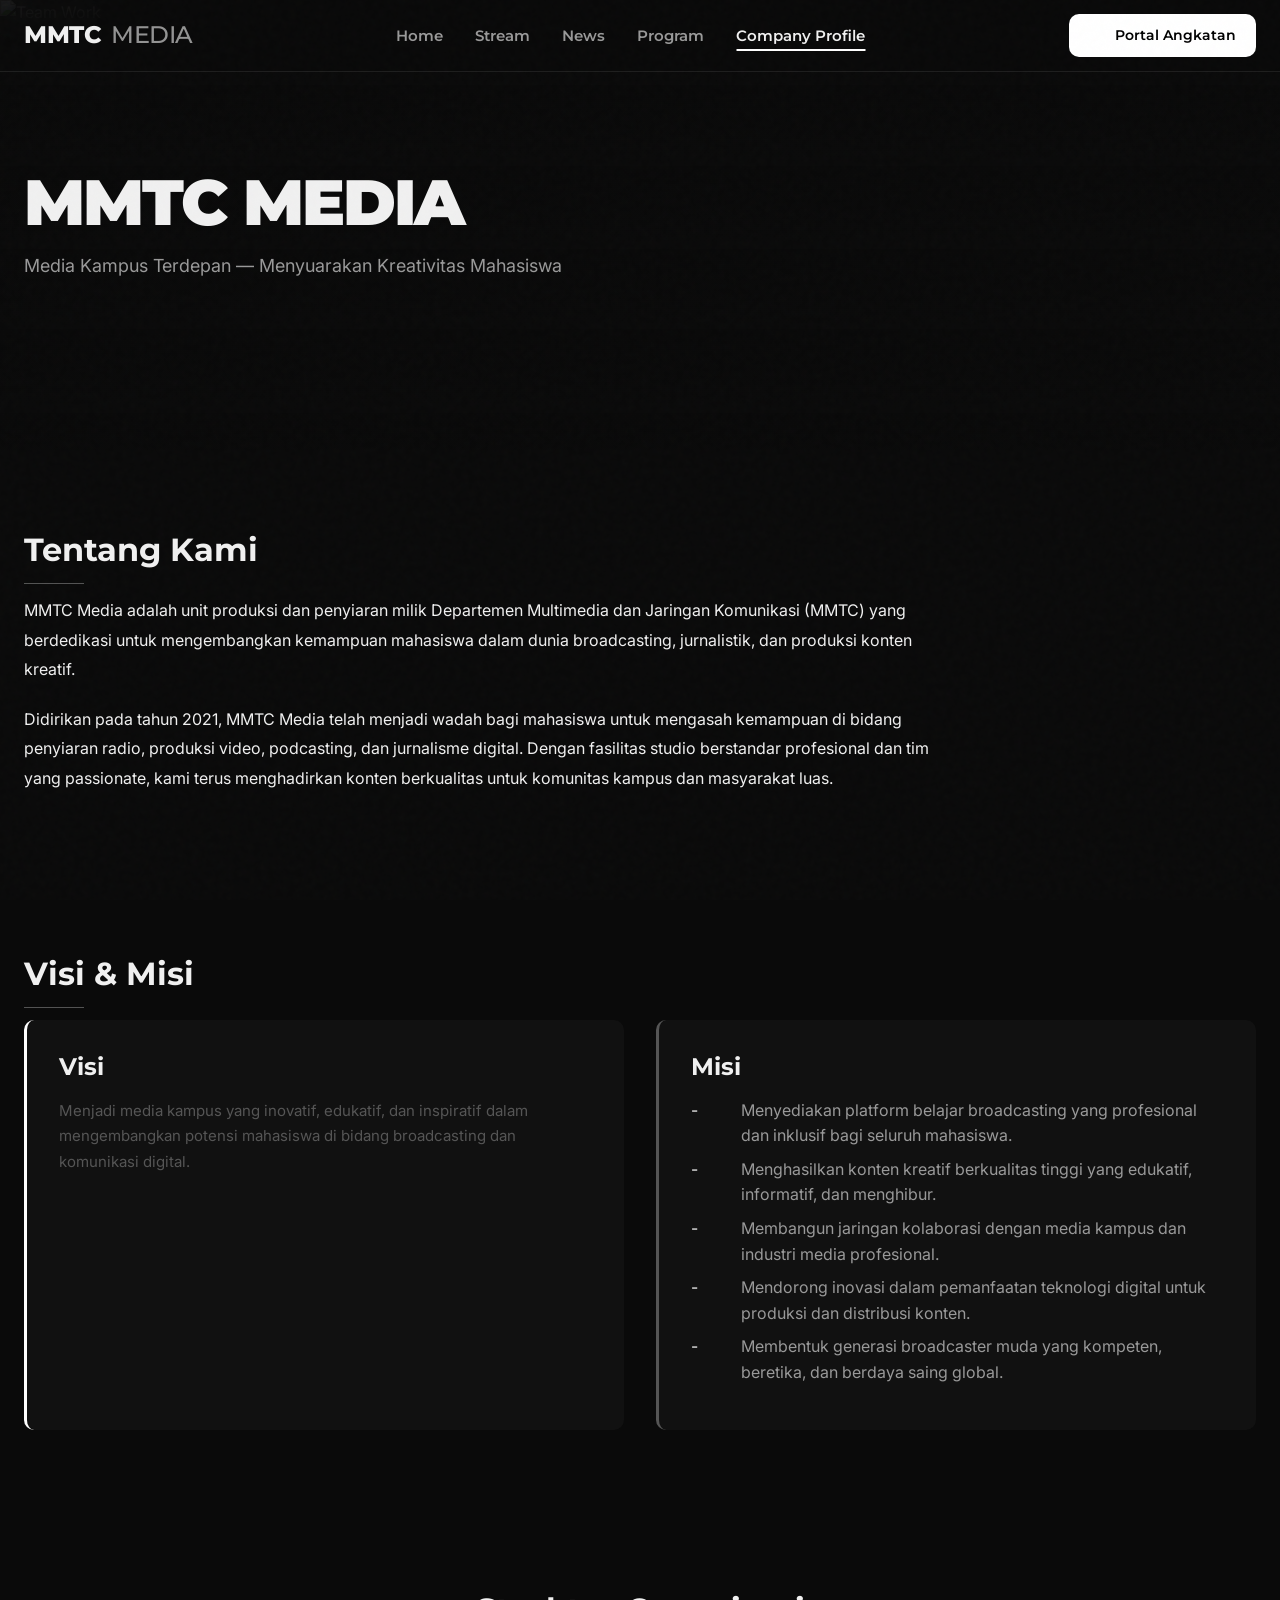
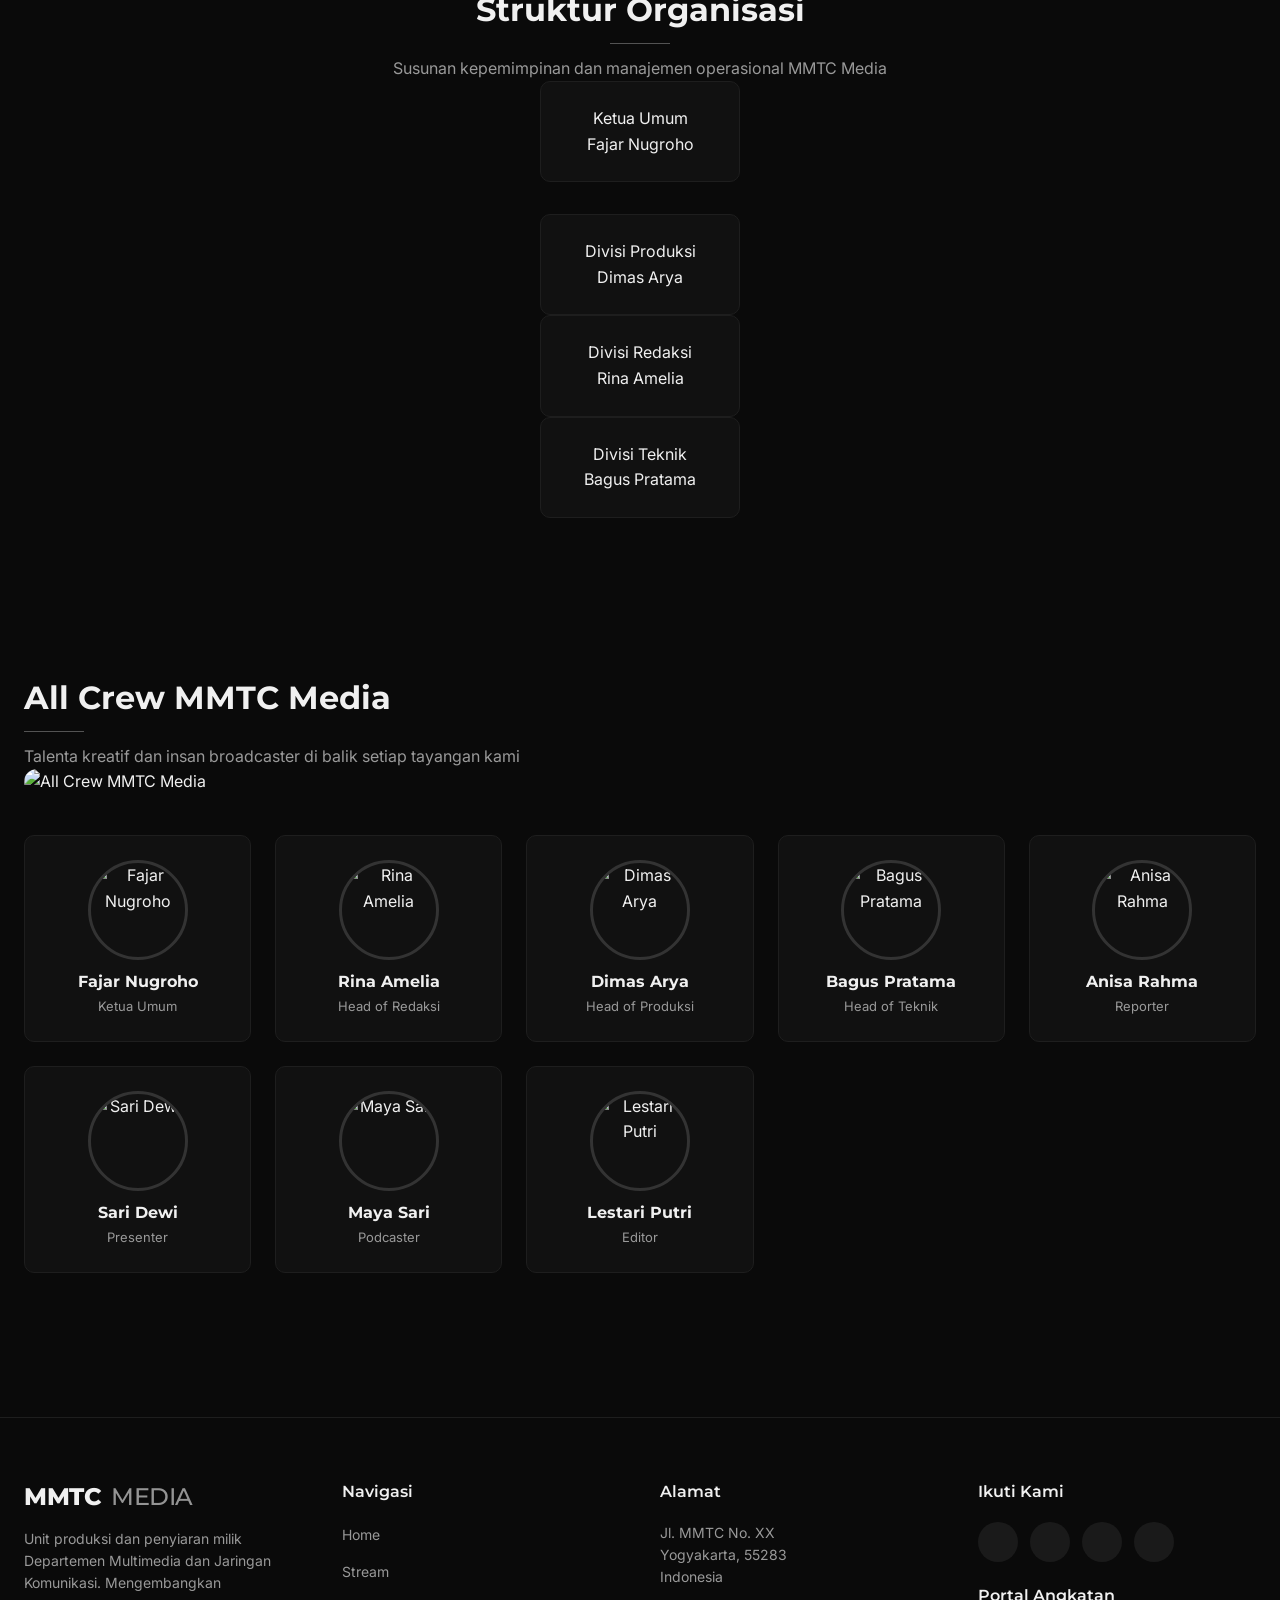
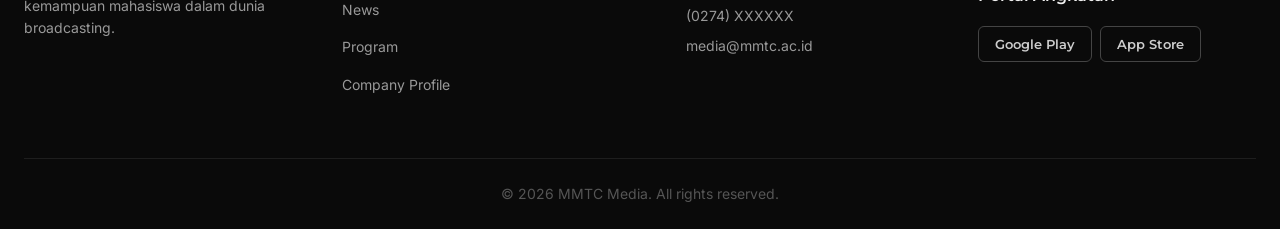
==== about.html @ da5db6b4 "Initial commit: Redesign for pitching" ====
<!DOCTYPE html>
<html lang="id">
<head>
  <meta charset="UTF-8">
  <meta name="viewport" content="width=device-width, initial-scale=1.0">
  <title>Company Profile — MMTC Media</title>
  
  <!-- Google Fonts: Montserrat + Inter + JetBrains Mono -->
  <link rel="preconnect" href="https://fonts.googleapis.com">
  <link rel="preconnect" href="https://fonts.gstatic.com" crossorigin>
  <link href="https://fonts.googleapis.com/css2?family=Inter:wght@400;500;600;700&family=Montserrat:wght@500;600;700;800;900&family=JetBrains+Mono:wght@500&display=swap" rel="stylesheet">
  
  <!-- Lucide Icons -->
  <script src="https://unpkg.com/lucide@latest/dist/umd/lucide.js"></script>
  
  <!-- Stylesheets -->
  <link rel="stylesheet" href="css/style.css">
  <link rel="stylesheet" href="css/components.css">
  <link rel="stylesheet" href="css/responsive.css">
</head>
<body>

  <!-- Navbar -->
  <nav class="navbar">
    <div class="container">
      <a href="index.html" class="nav-logo">MMTC<span class="logo-accent">MEDIA</span></a>
      <ul class="nav-links">
        <li><a href="index.html" class="nav-link">Home</a></li>
        <li><a href="stream.html" class="nav-link">Stream</a></li>
        <li><a href="news.html" class="nav-link">News</a></li>
        <li><a href="program.html" class="nav-link">Program</a></li>
        <li><a href="about.html" class="nav-link active">Company Profile</a></li>
      </ul>
      <a href="#" class="nav-cta"><i data-lucide="users" class="icon"></i> Portal Angkatan</a>
      <button class="hamburger" aria-label="Menu"><i data-lucide="menu"></i></button>
    </div>
  </nav>

  <!-- Mobile Menu -->
  <div class="mobile-overlay"></div>
  <div class="mobile-menu">
    <div class="mobile-menu-header">
      <span class="nav-logo">MMTC<span class="logo-accent">MEDIA</span></span>
      <button class="mobile-close" aria-label="Close menu"><i data-lucide="x"></i></button>
    </div>
    <a href="index.html" class="nav-link">Home</a>
    <a href="stream.html" class="nav-link"><span class="live-dot"></span> Stream</a>
    <a href="news.html" class="nav-link">News</a>
    <a href="program.html" class="nav-link">Program</a>
    <a href="about.html" class="nav-link active">Company Profile</a>
    <div class="mobile-menu-footer">
      <a href="#" class="btn btn-primary" style="width:100%;text-align:center;"><i data-lucide="users" class="icon"></i> Portal Angkatan</a>
      <div class="footer-social" style="justify-content:center;margin-top:16px;">
        <a href="#" aria-label="Instagram"><i data-lucide="instagram"></i></a>
        <a href="#" aria-label="TikTok"><i data-lucide="music-2"></i></a>
        <a href="#" aria-label="YouTube"><i data-lucide="youtube"></i></a>
        <a href="#" aria-label="LinkedIn"><i data-lucide="linkedin"></i></a>
      </div>
    </div>
  </div>

  <!-- Hero Section -->
  <header class="hero" style="position: relative; z-index: 1; min-height: 50vh;">
    <img src="https://images.unsplash.com/photo-1522071820081-009f0129c71c?w=1920&q=80&fit=crop" alt="Team Work" style="position: absolute; top: 0; left: 0; width: 100%; height: 100%; object-fit: cover; z-index: -2;">
    <div style="position: absolute; top: 0; left: 0; width: 100%; height: 100%; background: linear-gradient(to bottom, rgba(10,10,10,0.4) 0%, rgba(10,10,10,0.95) 100%); z-index: -1;"></div>
    <div class="container hero-container">
      <div class="hero-content">
        <h1 class="hero-title">MMTC MEDIA</h1>
        <p class="hero-subtitle">Media Kampus Terdepan — Menyuarakan Kreativitas Mahasiswa</p>
      </div>
    </div>
  </header>

  <!-- Tentang Kami Section -->
  <section class="section reveal" id="tentang-kami">
    <div class="container">
      <div class="section-header">
        <h2 class="section-title">Tentang Kami</h2>
      </div>
      <div style="max-width: 920px; font-size: 16px; line-height: 1.85; color: var(--text-primary);">
        <p style="margin-bottom: 20px;">
          MMTC Media adalah unit produksi dan penyiaran milik Departemen Multimedia dan Jaringan Komunikasi (MMTC) yang berdedikasi untuk mengembangkan kemampuan mahasiswa dalam dunia broadcasting, jurnalistik, dan produksi konten kreatif.
        </p>
        <p>
          Didirikan pada tahun 2021, MMTC Media telah menjadi wadah bagi mahasiswa untuk mengasah kemampuan di bidang penyiaran radio, produksi video, podcasting, dan jurnalisme digital. Dengan fasilitas studio berstandar profesional dan tim yang passionate, kami terus menghadirkan konten berkualitas untuk komunitas kampus dan masyarakat luas.
        </p>
      </div>
    </div>
  </section>

  <!-- Visi & Misi Section -->
  <section class="section reveal" id="visi-misi">
    <div class="container">
      <div class="section-header">
        <h2 class="section-title">Visi &amp; Misi</h2>
      </div>
      <div class="visi-misi">
        <!-- Visi Card -->
        <div class="visi-card">
          <i data-lucide="eye" class="icon visi-misi-icon"></i>
          <h3 class="visi-misi-title">Visi</h3>
          <p style="color: var(--text-muted); line-height: 1.7; font-size: 15px;">
            Menjadi media kampus yang inovatif, edukatif, dan inspiratif dalam mengembangkan potensi mahasiswa di bidang broadcasting dan komunikasi digital.
          </p>
        </div>

        <!-- Misi Card -->
        <div class="misi-card">
          <i data-lucide="target" class="icon visi-misi-icon"></i>
          <h3 class="visi-misi-title">Misi</h3>
          <ul class="misi-list" style="list-style: none; padding-left: 0;">
            <li style="display: flex; gap: 8px; margin-bottom: 8px;"><i data-lucide="chevron-right" class="icon" style="flex-shrink: 0; margin-top: 4px;"></i> <span>Menyediakan platform belajar broadcasting yang profesional dan inklusif bagi seluruh mahasiswa.</span></li>
            <li style="display: flex; gap: 8px; margin-bottom: 8px;"><i data-lucide="chevron-right" class="icon" style="flex-shrink: 0; margin-top: 4px;"></i> <span>Menghasilkan konten kreatif berkualitas tinggi yang edukatif, informatif, dan menghibur.</span></li>
            <li style="display: flex; gap: 8px; margin-bottom: 8px;"><i data-lucide="chevron-right" class="icon" style="flex-shrink: 0; margin-top: 4px;"></i> <span>Membangun jaringan kolaborasi dengan media kampus dan industri media profesional.</span></li>
            <li style="display: flex; gap: 8px; margin-bottom: 8px;"><i data-lucide="chevron-right" class="icon" style="flex-shrink: 0; margin-top: 4px;"></i> <span>Mendorong inovasi dalam pemanfaatan teknologi digital untuk produksi dan distribusi konten.</span></li>
            <li style="display: flex; gap: 8px;"><i data-lucide="chevron-right" class="icon" style="flex-shrink: 0; margin-top: 4px;"></i> <span>Membentuk generasi broadcaster muda yang kompeten, beretika, dan berdaya saing global.</span></li>
          </ul>
        </div>
      </div>
    </div>
  </section>

  <!-- Struktur Organisasi Section -->
  <section class="section reveal" id="struktur-organisasi">
    <div class="container">
      <div class="section-header text-center">
        <h2 class="section-title">Struktur Organisasi</h2>
        <p class="section-subtitle">Susunan kepemimpinan dan manajemen operasional MMTC Media</p>
      </div>
      
      <!-- Organization Chart -->
      <div class="org-chart">
        <!-- Top Node: Ketua Umum -->
        <div class="org-root">
          <div class="org-card">
            <div class="org-title">Ketua Umum</div>
            <div class="org-name">Fajar Nugroho</div>
          </div>
          <div class="org-line-vertical"></div>
        </div>

        <!-- Branching Lines and Children Nodes -->
        <div class="org-branch-wrap">
          <div class="org-branch-line"></div>
          <div class="org-children">
            <!-- Divisi Produksi -->
            <div class="org-child">
              <div class="org-line-vertical"></div>
              <div class="org-card">
                <div class="org-title">Divisi Produksi</div>
                <div class="org-name">Dimas Arya</div>
              </div>
            </div>

            <!-- Divisi Redaksi -->
            <div class="org-child">
              <div class="org-line-vertical"></div>
              <div class="org-card">
                <div class="org-title">Divisi Redaksi</div>
                <div class="org-name">Rina Amelia</div>
              </div>
            </div>

            <!-- Divisi Teknik -->
            <div class="org-child">
              <div class="org-line-vertical"></div>
              <div class="org-card">
                <div class="org-title">Divisi Teknik</div>
                <div class="org-name">Bagus Pratama</div>
              </div>
            </div>
          </div>
        </div>
      </div>
    </div>
  </section>

  <!-- All Crew Section -->
  <section class="section reveal" id="all-crew">
    <div class="container">
      <div class="section-header">
        <h2 class="section-title">All Crew MMTC Media</h2>
        <p class="section-subtitle">Talenta kreatif dan insan broadcaster di balik setiap tayangan kami</p>
      </div>
      
      <!-- Full-width Group Photo -->
      <div style="margin-bottom: 40px;">
        <img src="https://images.unsplash.com/photo-1529156069898-49953e39b3ac?w=1200&q=80&fit=crop" alt="All Crew MMTC Media" style="width: 100%; border-radius: var(--radius-lg); display: block;" loading="lazy">
      </div>

      <!-- Crew Grid -->
      <div class="crew-grid">
        <div class="crew-card">
          <img src="https://images.unsplash.com/photo-1507003211169-0a1dd7228f2d?w=200&q=80&fit=crop&crop=face" alt="Fajar Nugroho" class="crew-avatar" loading="lazy">
          <h3 class="crew-name">Fajar Nugroho</h3>
          <p class="crew-role">Ketua Umum</p>
        </div>

        <div class="crew-card">
          <img src="https://images.unsplash.com/photo-1494790108377-be9c29b29330?w=200&q=80&fit=crop&crop=face" alt="Rina Amelia" class="crew-avatar" loading="lazy">
          <h3 class="crew-name">Rina Amelia</h3>
          <p class="crew-role">Head of Redaksi</p>
        </div>

        <div class="crew-card">
          <img src="https://images.unsplash.com/photo-1500648767791-00dcc994a43e?w=200&q=80&fit=crop&crop=face" alt="Dimas Arya" class="crew-avatar" loading="lazy">
          <h3 class="crew-name">Dimas Arya</h3>
          <p class="crew-role">Head of Produksi</p>
        </div>

        <div class="crew-card">
          <img src="https://images.unsplash.com/photo-1472099645785-5658abf4ff4e?w=200&q=80&fit=crop&crop=face" alt="Bagus Pratama" class="crew-avatar" loading="lazy">
          <h3 class="crew-name">Bagus Pratama</h3>
          <p class="crew-role">Head of Teknik</p>
        </div>

        <div class="crew-card">
          <img src="https://images.unsplash.com/photo-1438761681033-6461ffad8d80?w=200&q=80&fit=crop&crop=face" alt="Anisa Rahma" class="crew-avatar" loading="lazy">
          <h3 class="crew-name">Anisa Rahma</h3>
          <p class="crew-role">Reporter</p>
        </div>

        <div class="crew-card">
          <img src="https://images.unsplash.com/photo-1544005313-94ddf0286df2?w=200&q=80&fit=crop&crop=face" alt="Sari Dewi" class="crew-avatar" loading="lazy">
          <h3 class="crew-name">Sari Dewi</h3>
          <p class="crew-role">Presenter</p>
        </div>

        <div class="crew-card">
          <img src="https://images.unsplash.com/photo-1534528741775-53994a69daeb?w=200&q=80&fit=crop&crop=face" alt="Maya Sari" class="crew-avatar" loading="lazy">
          <h3 class="crew-name">Maya Sari</h3>
          <p class="crew-role">Podcaster</p>
        </div>

        <div class="crew-card">
          <img src="https://images.unsplash.com/photo-1506794778202-cad84cf45f1d?w=200&q=80&fit=crop&crop=face" alt="Lestari Putri" class="crew-avatar" loading="lazy">
          <h3 class="crew-name">Lestari Putri</h3>
          <p class="crew-role">Editor</p>
        </div>
      </div>
    </div>
  </section>

  <!-- Footer -->
  <footer class="footer">
    <div class="container">
      <div class="footer-grid">
        <div class="footer-col">
          <h3 class="nav-logo" style="margin-bottom:16px;">MMTC<span class="logo-accent">MEDIA</span></h3>
          <p class="footer-brand">Unit produksi dan penyiaran milik Departemen Multimedia dan Jaringan Komunikasi. Mengembangkan kemampuan mahasiswa dalam dunia broadcasting.</p>
        </div>
        <div class="footer-col">
          <h4 class="footer-title">Navigasi</h4>
          <ul class="footer-links">
            <li><a href="index.html">Home</a></li>
            <li><a href="stream.html">Stream</a></li>
            <li><a href="news.html">News</a></li>
            <li><a href="program.html">Program</a></li>
            <li><a href="about.html">Company Profile</a></li>
          </ul>
        </div>
        <div class="footer-col">
          <h4 class="footer-title">Alamat</h4>
          <p class="footer-brand">Jl. MMTC No. XX<br>Yogyakarta, 55283<br>Indonesia</p>
          <div class="contact-info">
            <p><i data-lucide="phone" class="icon"></i> (0274) XXXXXX</p>
            <p><i data-lucide="mail" class="icon"></i> media@mmtc.ac.id</p>
          </div>
        </div>
        <div class="footer-col">
          <h4 class="footer-title">Ikuti Kami</h4>
          <div class="footer-social">
            <a href="#" aria-label="Instagram"><i data-lucide="instagram"></i></a>
            <a href="#" aria-label="TikTok"><i data-lucide="music-2"></i></a>
            <a href="#" aria-label="YouTube"><i data-lucide="youtube"></i></a>
            <a href="#" aria-label="LinkedIn"><i data-lucide="linkedin"></i></a>
          </div>
          <h4 class="footer-title" style="margin-top:24px;">Portal Angkatan</h4>
          <div style="display:flex;gap:8px;flex-wrap:wrap;">
            <a href="#" class="btn btn-sm btn-secondary">Google Play</a>
            <a href="#" class="btn btn-sm btn-secondary">App Store</a>
          </div>
        </div>
      </div>
      <div class="footer-bottom">
        <p>&copy; 2026 MMTC Media. All rights reserved.</p>
      </div>
    </div>
  </footer>

  <!-- Scripts -->
  <!-- GSAP -->
  <script src="https://cdnjs.cloudflare.com/ajax/libs/gsap/3.12.5/gsap.min.js"></script>
  <script src="https://cdnjs.cloudflare.com/ajax/libs/gsap/3.12.5/ScrollTrigger.min.js"></script>
  <!-- Lenis -->
  <script src="https://unpkg.com/lenis@1.1.13/dist/lenis.min.js"></script>
  <!-- Lucide Icons init -->
  <script>lucide.createIcons();</script>
  <!-- Main JS -->
  <script src="js/main.js"></script>
</body>
</html>
---- css/style.css ----
/* ==========================================================================
   MMTC MEDIA - STYLE.CSS
   Global Styles, CSS Reset, Design Tokens & Base Utilities
   ========================================================================== */

/* --------------------------------------------------------------------------
   Design Tokens & CSS Custom Properties
   -------------------------------------------------------------------------- */
:root {
  /* Monochrome Palette */
  --bg-primary:    #0A0A0A;
  --bg-secondary:  #111111;
  --bg-elevated:   #1A1A1A;
  --bg-hover:      #222222;

  --border-subtle: #1E1E1E;
  --border-medium: #2A2A2A;
  --border-hover:  #3A3A3A;

  --text-primary:   #F0F0F0;
  --text-secondary: #999999;
  --text-muted:     #555555;

  --accent:     #FFFFFF;
  --accent-dim: #BBBBBB;
  --live-red:   #FF3B3B;

  /* Typography */
  --font-heading: 'Montserrat', sans-serif;
  --font-body:    'Inter', sans-serif;
  --font-mono:    'JetBrains Mono', monospace;

  /* Border Radii */
  --radius-sm: 6px;
  --radius-md: 10px;
  --radius-lg: 14px;
  --radius-xl: 20px;

  /* Shadows */
  --shadow-sm: 0 2px 8px rgba(0,0,0,0.3);
  --shadow-md: 0 4px 24px rgba(0,0,0,0.4);
  --shadow-glow: 0 0 40px rgba(255,255,255,0.04);

  /* Transitions */
  --transition-fast: all 0.2s ease;
  --transition: all 0.3s cubic-bezier(0.4, 0, 0.2, 1);
  --transition-slow: all 0.5s cubic-bezier(0.4, 0, 0.2, 1);
}

/* --------------------------------------------------------------------------
   CSS Reset & Base Setup
   -------------------------------------------------------------------------- */
*,
*::before,
*::after {
  box-sizing: border-box;
  margin: 0;
  padding: 0;
}

html {
  scroll-behavior: smooth;
  -webkit-text-size-adjust: 100%;
  text-size-adjust: 100%;
}

body {
  min-height: 100vh;
  background-color: var(--bg-primary);
  color: var(--text-primary);
  font-family: var(--font-body);
  font-size: 16px;
  line-height: 1.6;
  font-weight: 400;
  -webkit-font-smoothing: antialiased;
  -moz-osx-font-smoothing: grayscale;
  overflow-x: hidden;
}

body::before {
  content: "";
  position: fixed;
  inset: 0;
  z-index: 9999;
  pointer-events: none;
  opacity: 0.02;
  background-image: url("data:image/svg+xml,%3Csvg viewBox='0 0 200 200' xmlns='http://www.w3.org/2000/svg'%3E%3Cfilter id='noiseFilter'%3E%3CfeTurbulence type='fractalNoise' baseFrequency='0.65' numOctaves='3' stitchTiles='stitch'/%3E%3C/filter%3E%3Crect width='100%25' height='100%25' filter='url(%23noiseFilter)'/%3E%3C/svg%3E");
}

img,
picture,
video,
canvas,
svg {
  display: block;
  max-width: 100%;
  height: auto;
}

input,
button,
textarea,
select {
  font: inherit;
  color: inherit;
}

a {
  color: inherit;
  text-decoration: none;
}

ul,
ol {
  list-style: none;
}

/* --------------------------------------------------------------------------
   Selection & Custom Scrollbar
   -------------------------------------------------------------------------- */
::selection {
  background-color: var(--accent);
  color: var(--bg-primary);
}

/* Webkit Scrollbar */
::-webkit-scrollbar {
  width: 8px;
  height: 8px;
}

::-webkit-scrollbar-track {
  background-color: #0A0A0A;
}

::-webkit-scrollbar-thumb {
  background-color: #2A2A2A;
  border-radius: 4px;
}

::-webkit-scrollbar-thumb:hover {
  background-color: var(--text-muted);
}

/* Firefox Scrollbar */
* {
  scrollbar-width: thin;
  scrollbar-color: #2A2A2A #0A0A0A;
}

/* --------------------------------------------------------------------------
   Typography
   -------------------------------------------------------------------------- */
h1,
h2,
h3,
h4,
h5,
h6 {
  font-family: var(--font-heading);
  color: var(--text-primary);
  line-height: 1.25;
}

h1 {
  font-size: 48px;
  font-weight: 700;
}

h2 {
  font-size: 32px;
  font-weight: 600;
}

h3 {
  font-size: 20px;
  font-weight: 600;
}

h4 {
  font-size: 18px;
  font-weight: 600;
}

h5 {
  font-size: 16px;
  font-weight: 600;
}

h6 {
  font-size: 14px;
  font-weight: 600;
}

p {
  margin-bottom: 1rem;
}

p:last-child {
  margin-bottom: 0;
}

.text-muted {
  color: var(--text-muted) !important;
}

/* --------------------------------------------------------------------------
   Layout Containers & Section Spacing
   -------------------------------------------------------------------------- */
.container {
  width: 100%;
  max-width: 1280px;
  margin-left: auto;
  margin-right: auto;
  padding-left: 24px;
  padding-right: 24px;
}

.section {
  padding: 80px 0;
  position: relative;
}

.section-title {
  font-family: var(--font-heading);
  font-size: 32px;
  font-weight: 700;
  color: var(--text-primary);
  margin-bottom: 12px;
  position: relative;
  display: inline-block;
  padding-bottom: 14px;
}

.section-title::after {
  content: '';
  position: absolute;
  bottom: 0;
  left: 0;
  width: 60px;
  height: 1px;
  background-color: var(--accent);
  opacity: 0.3;
}

.text-center .section-title::after,
.section-title.text-center::after {
  left: 50%;
  transform: translateX(-50%);
}

.section-subtitle {
  font-size: 16px;
  color: var(--text-secondary);
  margin-bottom: 40px;
  max-width: 640px;
  line-height: 1.6;
}

.text-center .section-subtitle,
.section-subtitle.text-center {
  margin-left: auto;
  margin-right: auto;
}

/* --------------------------------------------------------------------------
   Utility Classes
   -------------------------------------------------------------------------- */
/* Alignment */
.text-center {
  text-align: center;
}

.text-left {
  text-align: left;
}

.text-right {
  text-align: right;
}

/* Flexbox Utilities */
.flex {
  display: flex;
}

.flex-center {
  display: flex;
  align-items: center;
  justify-content: center;
}

.flex-col {
  display: flex;
  flex-direction: column;
}

.items-center {
  align-items: center;
}

.justify-between {
  justify-content: space-between;
}

.flex-wrap {
  flex-wrap: wrap;
}

/* Gap Utilities */
.gap-1 {
  gap: 8px;
}

.gap-2 {
  gap: 16px;
}

.gap-3 {
  gap: 24px;
}

.gap-4 {
  gap: 32px;
}

/* Width & Display Helpers */
.w-full {
  width: 100%;
}

.hidden {
  display: none !important;
}

/* Lucide Icon */
.icon {
  width: 18px;
  height: 18px;
  vertical-align: middle;
  stroke: currentColor;
}
---- css/components.css ----
/* ==========================================================================
   MMTC MEDIA - COMPONENTS.CSS
   Reusable UI Components, Layouts, Navigation & Interactive Elements
   ========================================================================== */

/* --------------------------------------------------------------------------
   1. Navbar (.navbar)
   -------------------------------------------------------------------------- */
.navbar {
  position: fixed;
  top: 0;
  left: 0;
  width: 100%;
  height: 72px;
  background: rgba(10, 10, 10, 0.85);
  backdrop-filter: blur(20px);
  -webkit-backdrop-filter: blur(20px);
  z-index: 1000;
  display: flex;
  align-items: center;
  border-bottom: 1px solid var(--border-subtle);
  transition: var(--transition);
}

.navbar.scrolled {
  background: rgba(10, 10, 10, 0.98);
  box-shadow: 0 1px 0 var(--border-subtle);
}

.navbar .container {
  display: flex;
  justify-content: space-between;
  align-items: center;
}

.nav-brand {
  display: flex;
  align-items: center;
}

.nav-logo {
  font-family: var(--font-heading);
  font-size: 24px;
  font-weight: 800;
  color: var(--text-primary);
  text-decoration: none;
  display: flex;
  align-items: center;
  gap: 10px;
  letter-spacing: -0.5px;
}

.nav-logo .logo-accent {
  font-weight: 500;
  opacity: 0.6;
}

.nav-links {
  display: flex;
  align-items: center;
  gap: 32px;
  list-style: none;
  margin: 0;
  padding: 0;
}

.nav-link {
  color: var(--text-secondary);
  font-family: var(--font-heading);
  font-size: 15px;
  font-weight: 600;
  text-decoration: none;
  position: relative;
  padding: 6px 0;
  transition: var(--transition);
}

.nav-link::after {
  content: '';
  position: absolute;
  bottom: 0;
  left: 50%;
  transform: translateX(-50%);
  width: 0;
  height: 2px;
  background-color: var(--accent);
  transition: width 0.3s ease;
}

.nav-link:hover {
  color: var(--text-primary);
}

.nav-link:hover::after,
.nav-link.active::after {
  width: 100%;
}

.nav-link.active {
  color: var(--text-primary);
}

.nav-cta {
  background-color: var(--accent);
  color: #000000 !important;
  padding: 10px 20px;
  border-radius: var(--radius-md);
  font-family: var(--font-heading);
  font-weight: 600;
  font-size: 14px;
  text-decoration: none;
  display: inline-flex;
  align-items: center;
  gap: 8px;
  justify-content: center;
  transition: var(--transition);
}

.nav-cta:hover {
  transform: scale(1.03);
}

/* Mobile Hamburger Toggle */
.hamburger {
  display: none;
  font-size: 28px;
  cursor: pointer;
  color: var(--text-primary);
  background: none;
  border: none;
  padding: 4px;
  line-height: 1;
  transition: var(--transition);
}

.hamburger:hover {
  color: var(--accent-dim);
}

/* Mobile Off-canvas Navigation Drawer */
.mobile-menu {
  position: fixed;
  top: 0;
  right: -100%;
  width: 280px;
  height: 100vh;
  background-color: var(--bg-elevated);
  z-index: 2000;
  transition: right 0.3s cubic-bezier(0.4, 0, 0.2, 1);
  display: flex;
  flex-direction: column;
  padding: 24px 0;
  box-shadow: -4px 0 24px rgba(0, 0, 0, 0.5);
  overflow-y: auto;
}

.mobile-menu.active {
  right: 0;
}

.mobile-menu-header {
  display: flex;
  align-items: center;
  justify-content: space-between;
  padding: 0 24px 20px 24px;
  border-bottom: 1px solid var(--border-subtle);
}

.mobile-close {
  background: none;
  border: none;
  color: var(--text-primary);
  font-size: 24px;
  cursor: pointer;
  padding: 4px;
  line-height: 1;
  transition: var(--transition);
}

.mobile-close:hover {
  color: var(--accent-dim);
}

.mobile-menu .nav-link {
  display: block;
  padding: 16px 24px;
  font-size: 18px;
  font-weight: 600;
  border-bottom: 1px solid var(--border-subtle);
}

.mobile-menu .nav-link::after {
  display: none;
}

.mobile-menu .nav-link.active,
.mobile-menu .nav-link:hover {
  background-color: var(--bg-hover);
  color: var(--accent);
  padding-left: 30px;
}

.mobile-menu-footer {
  padding: 24px;
  margin-top: auto;
}

.mobile-overlay {
  position: fixed;
  inset: 0;
  background: rgba(0, 0, 0, 0.6);
  backdrop-filter: blur(2px);
  -webkit-backdrop-filter: blur(2px);
  z-index: 1999;
  display: none;
  opacity: 0;
  transition: opacity 0.3s ease;
}

.mobile-overlay.active {
  display: block;
  opacity: 1;
}

/* --------------------------------------------------------------------------
   2. Hero Section (.hero)
   -------------------------------------------------------------------------- */
.hero {
  min-height: 100vh;
  display: flex;
  align-items: center;
  background-size: cover;
  background-position: center;
  background-repeat: no-repeat;
  position: relative;
  overflow: hidden;
  padding: 80px 0;
}



.hero-content {
  position: relative;
  z-index: 1;
  max-width: 640px;
}

.hero-title {
  font-family: var(--font-heading);
  font-size: 64px;
  font-weight: 900;
  line-height: 1.05;
  letter-spacing: -2px;
  margin-bottom: 16px;
  color: var(--text-primary);
}

.hero-subtitle {
  font-family: var(--font-body);
  font-size: 18px;
  font-weight: 400;
  color: var(--text-secondary);
  line-height: 1.6;
  margin-bottom: 32px;
  max-width: 540px;
}

.hero-actions {
  display: flex;
  align-items: center;
  gap: 16px;
  flex-wrap: wrap;
}

.hero-badge {
  background-color: rgba(255,59,59,0.1);
  color: var(--live-red);
  border: 1px solid rgba(255,59,59,0.3);
  padding: 6px 12px;
  border-radius: var(--radius-md);
  font-size: 13px;
  font-weight: 600;
  display: inline-flex;
  align-items: center;
  gap: 8px;
  margin-bottom: 16px;
}

/* --------------------------------------------------------------------------
   3. Buttons (.btn)
   -------------------------------------------------------------------------- */
.btn {
  display: inline-flex;
  align-items: center;
  justify-content: center;
  gap: 8px;
  padding: 12px 28px;
  border-radius: var(--radius-md);
  font-family: var(--font-heading);
  font-weight: 600;
  font-size: 15px;
  cursor: pointer;
  transition: var(--transition);
  border: none;
  text-decoration: none;
  outline: none;
  line-height: 1.4;
  white-space: nowrap;
}

.btn-primary {
  background-color: #fff;
  color: #0A0A0A;
}

.btn-primary:hover {
  transform: scale(1.02);
  background-color: #f0f0f0;
}

.btn-secondary {
  background-color: transparent;
  border: 1px solid #444;
  color: #ccc;
}

.btn-secondary:hover {
  background-color: var(--bg-hover);
  color: #fff;
  border-color: #666;
  transform: translateY(-2px);
}

.btn-sm {
  padding: 8px 16px;
  font-size: 13px;
  border-radius: var(--radius-sm);
}

.btn-block {
  width: 100%;
}

/* --------------------------------------------------------------------------
   4. Cards (.card) & Variants
   -------------------------------------------------------------------------- */
.card {
  background-color: var(--bg-secondary);
  border-radius: var(--radius-lg);
  overflow: hidden;
  transition: var(--transition);
  border: 1px solid var(--border-subtle);
  display: flex;
  flex-direction: column;
  height: 100%;
}

.card:hover {
  transform: translateY(-3px);
  box-shadow: var(--shadow-glow);
  border-color: var(--border-hover);
}

.card-image-wrap {
  position: relative;
  width: 100%;
  overflow: hidden;
}

.card-image {
  width: 100%;
  aspect-ratio: 16/9;
  object-fit: cover;
  transition: transform 0.4s ease;
  display: block;
}

.card:hover .card-image {
  transform: scale(1.03);
}

.card-body {
  padding: 20px;
  display: flex;
  flex-direction: column;
  flex-grow: 1;
}

.card-title {
  font-family: var(--font-heading);
  font-size: 18px;
  font-weight: 700;
  margin-bottom: 8px;
  color: var(--text-primary);
  line-height: 1.4;
  transition: var(--transition);
}

.card:hover .card-title {
  color: #fff;
}

.card-text {
  font-size: 14px;
  color: var(--text-muted);
  line-height: 1.5;
  margin-bottom: auto;
}

.card-meta {
  font-size: 12px;
  color: var(--text-muted);
  margin-top: 12px;
  display: flex;
  gap: 16px;
  align-items: center;
}

.card-meta span {
  display: inline-flex;
  align-items: center;
  gap: 4px;
}

/* Program Card (.program-card) */
.program-card {
  position: relative;
}

.program-card .card-image {
  aspect-ratio: 3/4;
}

.program-card:hover .card-image-wrap::after {
  content: '';
  position: absolute;
  inset: 0;
  background: linear-gradient(to top, rgba(10,10,10,0.8), transparent);
}

.card-badge {
  background-color: var(--bg-elevated);
  color: var(--text-primary);
  padding: 4px 12px;
  border-radius: var(--radius-sm);
  font-size: 11px;
  font-family: var(--font-mono);
  text-transform: uppercase;
  letter-spacing: 1px;
  display: inline-flex;
  align-items: center;
  gap: 4px;
}

.program-card .card-badge {
  position: absolute;
  top: 12px;
  left: 12px;
  z-index: 2;
}

/* News Featured (.news-featured) */
.news-featured {
  display: flex;
  flex-direction: column;
}

.news-featured .card-image {
  aspect-ratio: 16/9;
}

.news-featured .card-body {
  padding: 28px;
}

.news-featured .card-title {
  font-size: 24px;
  font-weight: 700;
  margin-bottom: 12px;
}

.news-featured .card-text {
  font-size: 16px;
  line-height: 1.6;
  display: -webkit-box;
  -webkit-line-clamp: 3;
  -webkit-box-orient: vertical;
  overflow: hidden;
}

/* --------------------------------------------------------------------------
   5. Grid Layouts
   -------------------------------------------------------------------------- */
.grid {
  display: grid;
  gap: 24px;
}

.grid-2 {
  display: grid;
  grid-template-columns: repeat(2, 1fr);
  gap: 24px;
}

.grid-3 {
  display: grid;
  grid-template-columns: repeat(3, 1fr);
  gap: 24px;
}

.grid-4 {
  display: grid;
  grid-template-columns: repeat(4, 1fr);
  gap: 24px;
}

.grid-sidebar {
  display: grid;
  grid-template-columns: 2fr 1fr;
  gap: 32px;
  align-items: start;
}

/* --------------------------------------------------------------------------
   6. Live Badge (.live-badge)
   -------------------------------------------------------------------------- */
.live-badge {
  display: inline-flex;
  align-items: center;
  gap: 8px;
  background: rgba(255, 59, 59, 0.12);
  color: var(--live-red);
  padding: 6px 16px;
  border-radius: 20px;
  font-size: 13px;
  font-weight: 600;
  letter-spacing: 0.5px;
  text-transform: uppercase;
}

.live-dot {
  display: inline-block;
  width: 8px;
  height: 8px;
  background-color: var(--live-red);
  border-radius: 50%;
  animation: pulse 1.5s infinite ease-in-out;
  flex-shrink: 0;
}

@keyframes pulse {
  0%, 100% {
    opacity: 1;
    transform: scale(1);
  }
  50% {
    opacity: 0.3;
    transform: scale(0.85);
  }
}

/* --------------------------------------------------------------------------
   7. Video Player (.player-container)
   -------------------------------------------------------------------------- */
.player-container {
  background-color: #000;
  border-radius: var(--radius-lg);
  overflow: hidden;
  box-shadow: var(--shadow-sm);
  border: 1px solid var(--border-subtle);
}

.player-wrapper {
  position: relative;
  padding-bottom: 56.25%; /* 16:9 Aspect Ratio */
  height: 0;
  overflow: hidden;
  background-color: #000;
}

.player-wrapper iframe,
.player-wrapper video,
.player-wrapper object,
.player-wrapper embed {
  position: absolute;
  top: 0;
  left: 0;
  width: 100%;
  height: 100%;
  border: 0;
}

/* --------------------------------------------------------------------------
   8. Schedule Table (.schedule-table)
   -------------------------------------------------------------------------- */
.schedule-table-wrap {
  width: 100%;
  overflow-x: auto;
  border-radius: var(--radius-md);
  border: 1px solid var(--border-subtle);
  background-color: var(--bg-secondary);
}

.schedule-table {
  width: 100%;
  border-collapse: collapse;
  text-align: left;
}

.schedule-table th {
  text-align: left;
  padding: 12px 16px;
  background-color: var(--bg-elevated);
  color: var(--text-muted);
  font-family: var(--font-heading);
  font-size: 13px;
  font-weight: 600;
  text-transform: uppercase;
  letter-spacing: 0.5px;
  border-bottom: 1px solid var(--border-subtle);
}

.schedule-table td {
  padding: 14px 16px;
  border-bottom: 1px solid var(--border-subtle);
  font-size: 14px;
  color: var(--text-primary);
  vertical-align: middle;
}

.schedule-table tbody tr {
  transition: background-color 0.2s ease;
}

.schedule-table tbody tr:hover {
  background-color: var(--bg-hover);
}

.schedule-table tbody tr:last-child td {
  border-bottom: none;
}

.schedule-live {
  color: var(--live-red);
  font-weight: 600;
  display: inline-flex;
  align-items: center;
  gap: 6px;
}

/* --------------------------------------------------------------------------
   9. Sidebar (.sidebar)
   -------------------------------------------------------------------------- */
.sidebar {
  display: flex;
  flex-direction: column;
}

.sidebar-section {
  margin-bottom: 32px;
}

.sidebar-section:last-child {
  margin-bottom: 0;
}

.sidebar-title {
  font-family: var(--font-heading);
  font-size: 18px;
  font-weight: 600;
  margin-bottom: 16px;
  padding-bottom: 12px;
  border-bottom: 1px solid var(--border-subtle);
  color: var(--text-primary);
}

.sidebar-item {
  display: flex;
  align-items: center;
  gap: 12px;
  padding: 12px 0;
  border-bottom: 1px solid var(--border-subtle);
  cursor: pointer;
  text-decoration: none;
  color: inherit;
  transition: var(--transition);
  border-radius: var(--radius-sm);
}

.sidebar-item:hover {
  background-color: var(--bg-hover);
  padding-left: 8px;
  padding-right: 8px;
}

.sidebar-item:last-child {
  border-bottom: none;
}

.sidebar-item-image {
  width: 80px;
  height: 56px;
  border-radius: 6px;
  object-fit: cover;
  flex-shrink: 0;
}

.sidebar-item-content {
  flex: 1;
  min-width: 0;
}

.sidebar-item-title {
  font-size: 14px;
  font-weight: 600;
  color: var(--text-primary);
  line-height: 1.4;
  margin-bottom: 4px;
  display: -webkit-box;
  -webkit-line-clamp: 2;
  -webkit-box-orient: vertical;
  overflow: hidden;
  transition: color 0.2s ease;
}

.sidebar-item:hover .sidebar-item-title {
  color: var(--accent);
}

.sidebar-item-meta {
  font-size: 12px;
  color: var(--text-muted);
}

/* --------------------------------------------------------------------------
   10. Breadcrumb (.breadcrumb)
   -------------------------------------------------------------------------- */
.breadcrumb {
  display: flex;
  gap: 8px;
  align-items: center;
  padding: 24px 0;
  font-size: 14px;
  list-style: none;
  flex-wrap: wrap;
}

.breadcrumb a {
  color: var(--text-muted);
  text-decoration: none;
  transition: var(--transition);
}

.breadcrumb a:hover {
  color: var(--accent);
}

.breadcrumb .separator {
  color: var(--text-muted);
  user-select: none;
}

.breadcrumb .current {
  color: var(--text-primary);
  font-weight: 500;
}

/* --------------------------------------------------------------------------
   11. Filter Tabs (.filter-tabs)
   -------------------------------------------------------------------------- */
.filter-tabs {
  display: flex;
  gap: 8px;
  flex-wrap: wrap;
  margin-bottom: 32px;
  align-items: center;
}

.filter-tab {
  padding: 8px 20px;
  border-radius: 20px;
  background-color: var(--bg-elevated);
  color: var(--text-muted);
  cursor: pointer;
  font-size: 14px;
  font-family: var(--font-heading);
  font-weight: 500;
  border: none;
  transition: var(--transition);
}

.filter-tab:hover {
  background-color: var(--bg-hover);
  color: var(--text-primary);
}

.filter-tab.active {
  background-color: #fff;
  color: #000;
}

/* --------------------------------------------------------------------------
   12. Pagination (.pagination)
   -------------------------------------------------------------------------- */
.pagination {
  display: flex;
  justify-content: center;
  gap: 8px;
  margin-top: 48px;
}

.page-btn {
  width: 40px;
  height: 40px;
  display: flex;
  align-items: center;
  justify-content: center;
  border-radius: var(--radius-sm);
  background-color: var(--bg-elevated);
  border: 1px solid var(--border-subtle);
  color: var(--text-primary);
  text-decoration: none;
  font-weight: 500;
  transition: var(--transition);
}

.page-btn:hover {
  background-color: var(--bg-hover);
}

.page-btn.active {
  background-color: #fff;
  color: #000;
  border-color: #fff;
}

/* --------------------------------------------------------------------------
   13. Search Form (.search-bar)
   -------------------------------------------------------------------------- */
.search-bar {
  position: relative;
  width: 100%;
  max-width: 400px;
}

.search-input {
  width: 100%;
  padding: 12px 16px 12px 40px;
  background-color: var(--bg-elevated);
  border: 1px solid var(--border-subtle);
  border-radius: var(--radius-md);
  color: var(--text-primary);
  font-size: 15px;
  transition: var(--transition);
}

.search-input:focus {
  outline: none;
  border-color: #fff;
  box-shadow: 0 0 0 4px rgba(255,255,255,0.1);
}

.search-icon {
  position: absolute;
  left: 14px;
  top: 50%;
  transform: translateY(-50%);
  color: var(--text-muted);
}

/* --------------------------------------------------------------------------
   14. Org Chart
   -------------------------------------------------------------------------- */
.org-chart {
  display: flex;
  flex-direction: column;
  align-items: center;
  gap: 32px;
}

.org-level {
  display: flex;
  justify-content: center;
  gap: 32px;
  position: relative;
}

.org-card {
  background-color: var(--bg-secondary);
  border: 1px solid var(--border-subtle);
  padding: 24px;
  border-radius: var(--radius-md);
  text-align: center;
  min-width: 200px;
}

/* --------------------------------------------------------------------------
   15. Crew Grid (.crew-grid)
   -------------------------------------------------------------------------- */
.crew-grid {
  display: grid;
  grid-template-columns: repeat(auto-fill, minmax(200px, 1fr));
  gap: 24px;
}

.crew-card {
  background-color: var(--bg-secondary);
  border: 1px solid var(--border-subtle);
  border-radius: var(--radius-md);
  padding: 24px 16px;
  text-align: center;
  transition: var(--transition);
}

.crew-card:hover {
  transform: translateY(-4px);
  border-color: var(--border-hover);
}

.crew-avatar {
  width: 100px;
  height: 100px;
  border-radius: 50%;
  object-fit: cover;
  margin: 0 auto 12px;
  border: 3px solid #333;
}

.crew-name {
  font-family: var(--font-heading);
  font-size: 16px;
  font-weight: 700;
  color: var(--text-primary);
  margin-bottom: 4px;
}

.crew-role {
  font-size: 13px;
  color: var(--text-secondary);
}

/* --------------------------------------------------------------------------
   16. Visi Misi (.visi-misi)
   -------------------------------------------------------------------------- */
.visi-misi {
  display: grid;
  grid-template-columns: repeat(2, 1fr);
  gap: 32px;
}

.visi-card, .misi-card {
  background-color: var(--bg-secondary);
  border-radius: var(--radius-md);
  padding: 32px;
}

.visi-card {
  border-left: 3px solid #fff;
}

.misi-card {
  border-left: 3px solid #555;
}

.visi-misi-icon {
  font-size: 28px;
  color: var(--text-primary);
  margin-bottom: 16px;
}

.visi-misi-title {
  font-family: var(--font-heading);
  font-size: 24px;
  font-weight: 700;
  color: var(--text-primary);
  margin-bottom: 16px;
}

.misi-list {
  list-style: none;
  padding: 0;
}

.misi-list li {
  position: relative;
  padding-left: 24px;
  margin-bottom: 12px;
  color: var(--text-secondary);
}

.misi-list li::before {
  content: '-';
  position: absolute;
  left: 0;
  top: 0;
  color: var(--text-primary);
}

/* --------------------------------------------------------------------------
   17. Footer (.footer)
   -------------------------------------------------------------------------- */
.footer {
  background-color: var(--bg-primary);
  border-top: 1px solid var(--border-subtle);
  padding: 64px 0 24px;
  margin-top: 64px;
}

.footer-grid {
  display: grid;
  grid-template-columns: repeat(4, 1fr);
  gap: 40px;
}

.footer-title {
  font-family: var(--font-heading);
  font-size: 16px;
  font-weight: 600;
  color: var(--text-primary);
  margin-bottom: 20px;
}

.footer-brand {
  color: var(--text-secondary);
  font-size: 14px;
  line-height: 1.6;
}

.footer-links {
  list-style: none;
  padding: 0;
}

.footer-links li {
  margin-bottom: 12px;
}

.footer-links a {
  color: var(--text-secondary);
  text-decoration: none;
  font-size: 14px;
  transition: var(--transition);
}

.footer-links a:hover {
  color: var(--accent);
}

.footer-social {
  display: flex;
  gap: 12px;
}

.footer-social a {
  width: 40px;
  height: 40px;
  border-radius: 50%;
  background-color: var(--bg-elevated);
  display: flex;
  align-items: center;
  justify-content: center;
  color: var(--text-primary);
  transition: var(--transition);
  text-decoration: none;
}

.footer-social a:hover {
  background-color: #fff;
  color: #000;
}

.contact-info {
  margin-top: 16px;
  font-size: 14px;
  color: var(--text-secondary);
  display: flex;
  flex-direction: column;
  gap: 8px;
}

.contact-info p {
  display: flex;
  align-items: center;
  gap: 8px;
  margin: 0;
}

.footer-bottom {
  margin-top: 48px;
  padding-top: 24px;
  border-top: 1px solid var(--border-subtle);
  text-align: center;
  color: var(--text-muted);
  font-size: 14px;
}

/* --------------------------------------------------------------------------
   18. Scroll Reveal Fallback
   -------------------------------------------------------------------------- */
.reveal {
  opacity: 0;
  transform: translateY(40px);
  animation: revealAnimation 0.8s ease-out forwards;
}

@keyframes revealAnimation {
  to {
    opacity: 1;
    transform: translateY(0);
  }
}
---- css/responsive.css ----
/* ==========================================================================
   MMTC MEDIA - RESPONSIVE.CSS
   Responsive Breakpoints & Mobile Optimization
   ========================================================================== */

/* --------------------------------------------------------------------------
   1. Tablet & Medium Screens (max-width: 1024px)
   -------------------------------------------------------------------------- */
@media screen and (max-width: 1024px) {
  /* Navigation */
  .nav-links {
    display: none !important;
  }

  .nav-cta {
    display: none !important;
  }

  .hamburger {
    display: block;
  }

  /* Grid Layouts */
  .grid-4 {
    grid-template-columns: repeat(2, 1fr);
  }

  .grid-3 {
    grid-template-columns: repeat(2, 1fr);
  }

  .grid-sidebar {
    grid-template-columns: 1fr;
    gap: 40px;
  }

  /* Typography */
  .hero-title {
    font-size: 36px;
  }

  .section-title {
    font-size: 26px;
  }

  /* Visi Misi Section */
  .visi-misi {
    grid-template-columns: 1fr;
    gap: 24px;
  }

  /* Footer Layout */
  .footer-grid {
    grid-template-columns: repeat(2, 1fr);
    gap: 32px;
  }

  /* Hero Layout Adjustments */
  .hero {
    min-height: auto;
    padding: 100px 0 60px;
  }

  .hero-content {
    max-width: 100%;
  }

  /* Program & News Cards */
  .card-body {
    padding: 18px;
  }
}

/* --------------------------------------------------------------------------
   2. Mobile Screens (max-width: 640px)
   -------------------------------------------------------------------------- */
@media screen and (max-width: 640px) {
  /* Base & Containers */
  .container {
    padding-left: 16px;
    padding-right: 16px;
  }

  .section {
    padding: 48px 0;
  }

  .section-title {
    font-size: 24px;
    margin-bottom: 10px;
  }

  .section-subtitle {
    font-size: 14px;
    margin-bottom: 28px;
  }

  /* Grid Layouts - Single Column on Mobile */
  .grid-4 {
    grid-template-columns: 1fr;
  }

  .grid-3 {
    grid-template-columns: 1fr;
  }

  .grid-2 {
    grid-template-columns: 1fr;
  }

  .grid {
    gap: 16px;
  }

  /* Hero Section */
  .hero {
    min-height: 80vh;
    padding: 60px 0 40px;
    display: flex;
    align-items: center;
  }
  
  .hero-content {
    text-align: center;
  }

  .hero-title {
    font-size: 36px;
    line-height: 1.25;
    margin-bottom: 14px;
  }

  .hero-subtitle {
    font-size: 15px;
    line-height: 1.5;
    margin-bottom: 24px;
    margin-left: auto;
    margin-right: auto;
  }

  .hero-actions {
    flex-direction: column;
    width: 100%;
    align-items: stretch;
    gap: 12px;
    justify-content: center;
  }

  .hero-actions .btn {
    width: 100%;
  }

  /* Video Player Container - Full Bleed on Mobile */
  .player-container {
    border-radius: 0;
    margin-left: -16px;
    margin-right: -16px;
    border-left: none;
    border-right: none;
  }

  /* Featured News Card */
  .news-featured .card-title {
    font-size: 20px;
  }

  .news-featured .card-body {
    padding: 16px;
  }

  .news-featured .card-text {
    font-size: 14px;
  }

  /* Schedule Table - Horizontal Scroll */
  .schedule-table-wrap {
    margin-left: -16px;
    margin-right: -16px;
    border-radius: 0;
    border-left: none;
    border-right: none;
  }

  .schedule-table {
    display: block;
    width: 100%;
    overflow-x: auto;
    -webkit-overflow-scrolling: touch;
    white-space: nowrap;
  }

  .schedule-table th,
  .schedule-table td {
    padding: 10px 14px;
    font-size: 13px;
  }

  /* Filter Tabs - Horizontal Scrollbar */
  .filter-tabs {
    flex-wrap: nowrap;
    overflow-x: auto;
    -webkit-overflow-scrolling: touch;
    padding-bottom: 10px;
    margin-bottom: 24px;
    margin-left: -16px;
    margin-right: -16px;
    padding-left: 16px;
    padding-right: 16px;
    scrollbar-width: none; /* Firefox */
  }

  .filter-tabs::-webkit-scrollbar {
    display: none; /* Safari and Chrome */
  }

  .filter-tab {
    flex-shrink: 0;
    padding: 6px 16px;
    font-size: 13px;
  }

  /* Crew Grid */
  .crew-grid {
    grid-template-columns: repeat(auto-fill, minmax(120px, 1fr));
    gap: 16px;
  }

  .crew-card {
    padding: 16px 8px;
  }

  .crew-avatar {
    width: 80px;
    height: 80px;
    margin-bottom: 8px;
  }

  .crew-name {
    font-size: 14px;
  }

  .crew-role {
    font-size: 12px;
  }

  /* Visi Misi Cards */
  .visi-card,
  .misi-card {
    padding: 24px 18px;
  }

  .visi-misi-icon {
    font-size: 28px;
    margin-bottom: 12px;
  }

  .visi-misi-title {
    font-size: 20px;
    margin-bottom: 12px;
  }

  .misi-list li {
    font-size: 14px;
    padding-left: 20px;
  }

  /* Breadcrumb Navigation */
  .breadcrumb {
    font-size: 12px;
    padding: 16px 0;
    gap: 6px;
  }

  /* Search Bar */
  .search-bar {
    max-width: 100%;
  }

  .search-input {
    font-size: 14px;
    padding: 10px 14px 10px 38px;
  }

  .search-icon {
    left: 12px;
    font-size: 14px;
  }

  /* Footer Layout */
  .footer {
    padding: 48px 0 20px;
    margin-top: 48px;
  }

  .footer-grid {
    grid-template-columns: 1fr;
    gap: 28px;
  }
  
  /* Ensure Org Chart stacks properly on mobile */
  .org-chart {
    flex-direction: column;
    align-items: center;
  }
  
  .org-level {
    flex-direction: column;
    align-items: center;
    gap: 24px;
  }

  .footer-bottom {
    margin-top: 36px;
    padding-top: 20px;
    font-size: 12px;
  }

  /* Share Buttons */
  .share-buttons {
    width: 100%;
  }

  .share-btn {
    flex: 1 1 calc(50% - 8px);
    justify-content: center;
    padding: 8px 12px;
    font-size: 12px;
  }

  /* Pagination */
  .pagination {
    gap: 6px;
    margin-top: 36px;
  }

  .page-btn {
    width: 36px;
    height: 36px;
    font-size: 13px;
  }

  /* Buttons */
  .btn {
    padding: 10px 20px;
    font-size: 14px;
  }

  .btn-sm {
    padding: 6px 12px;
    font-size: 12px;
  }
}
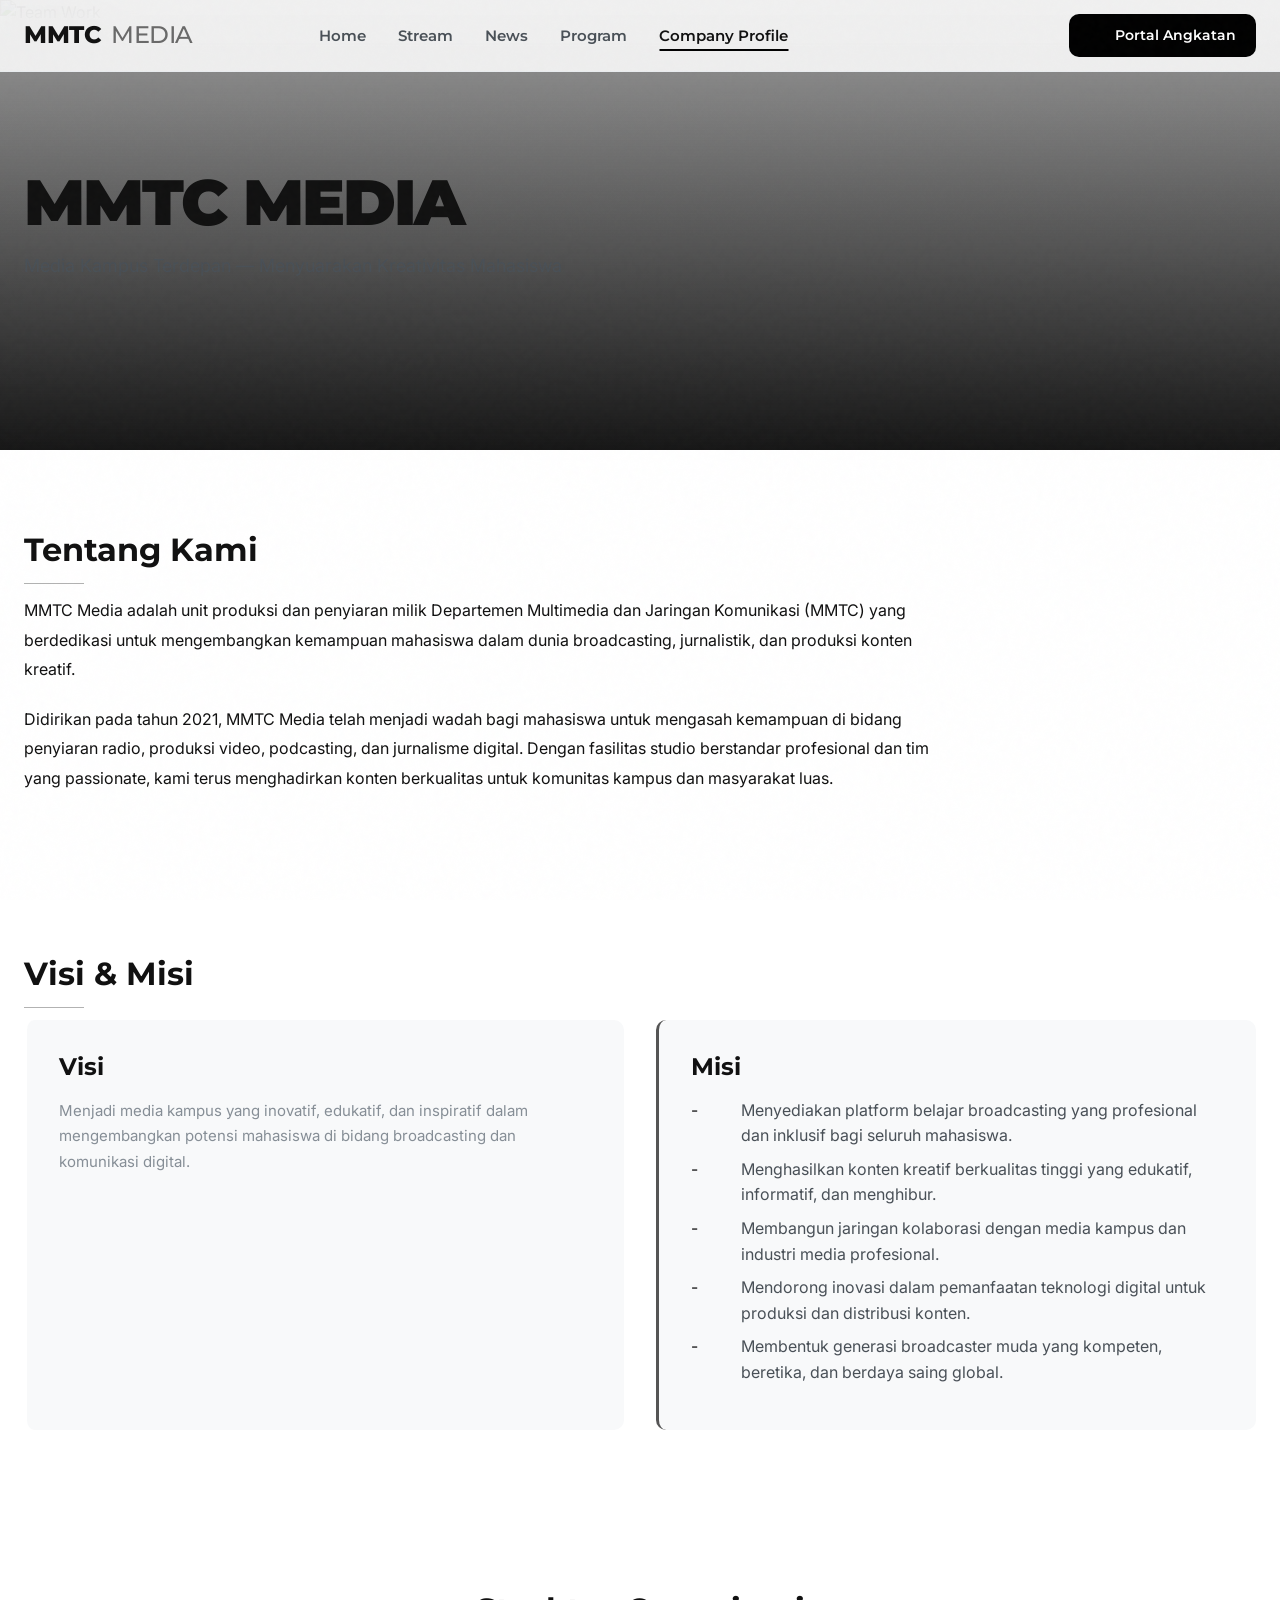
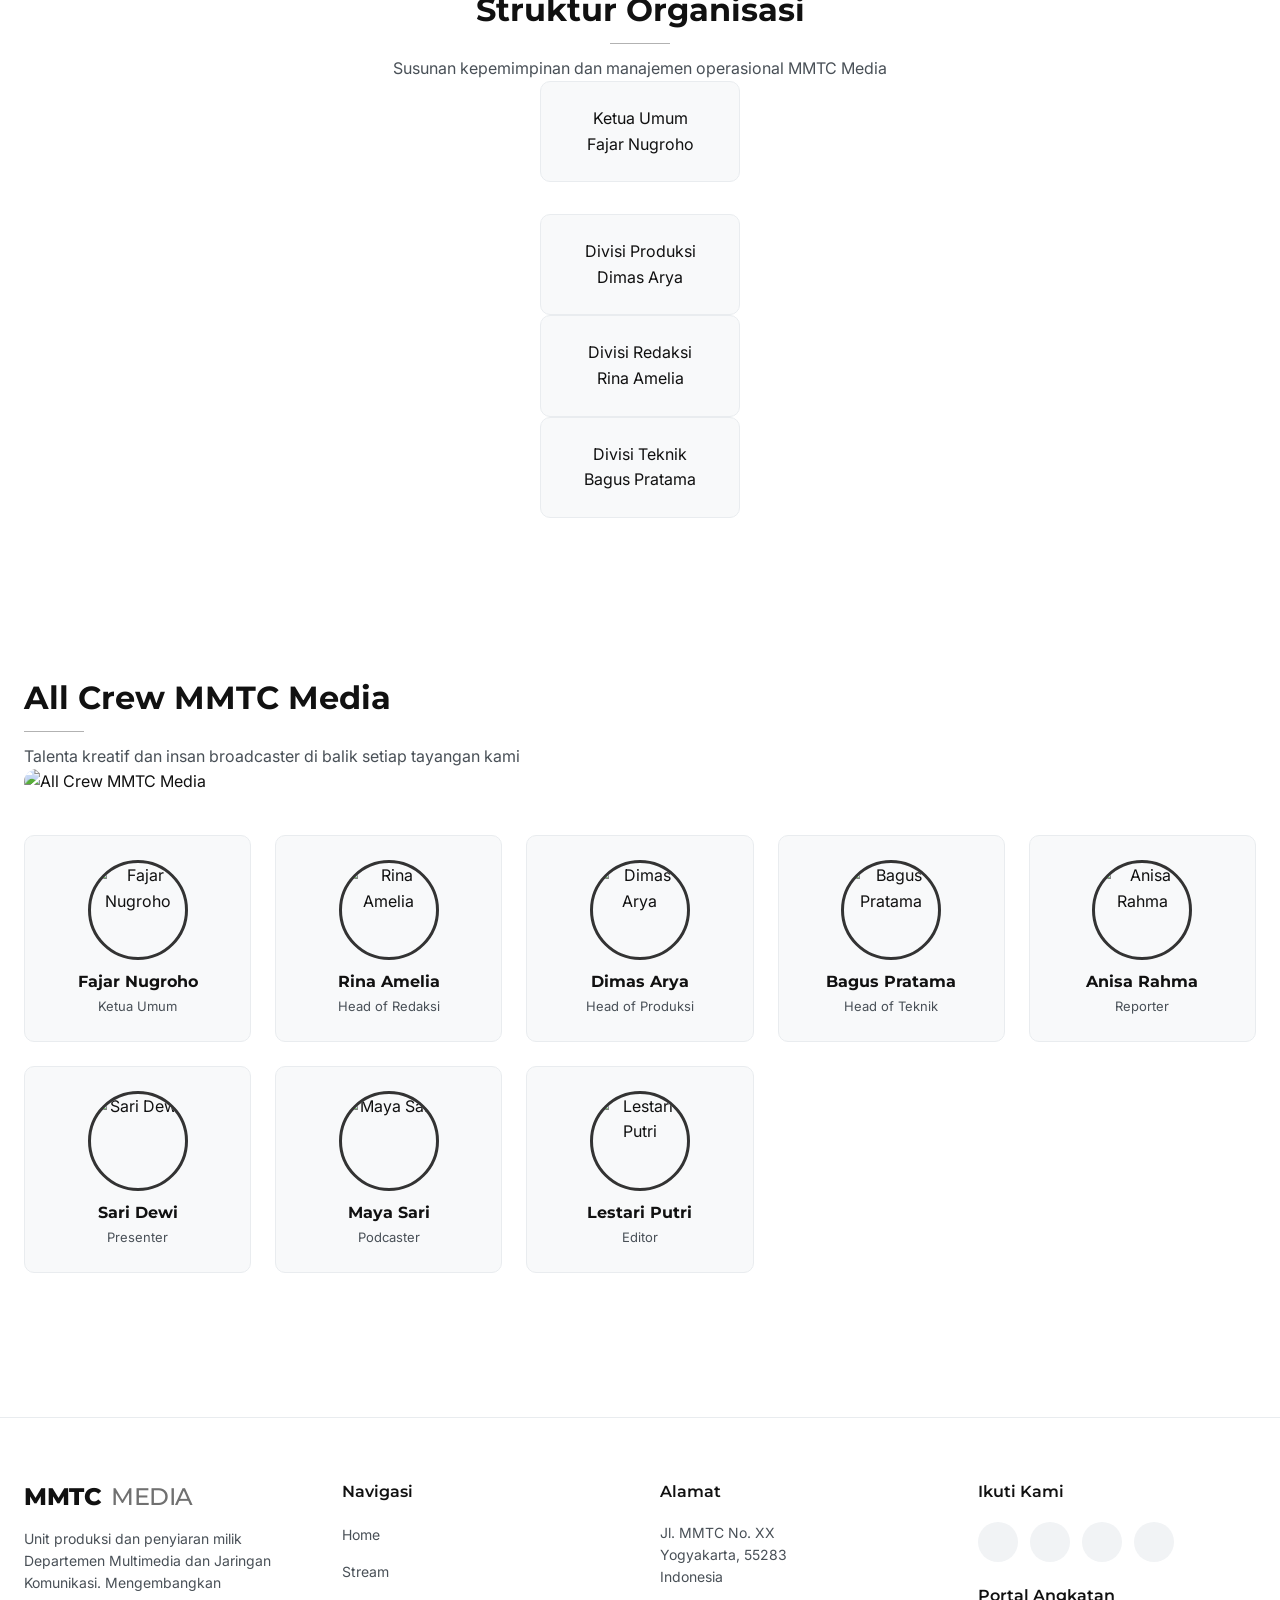
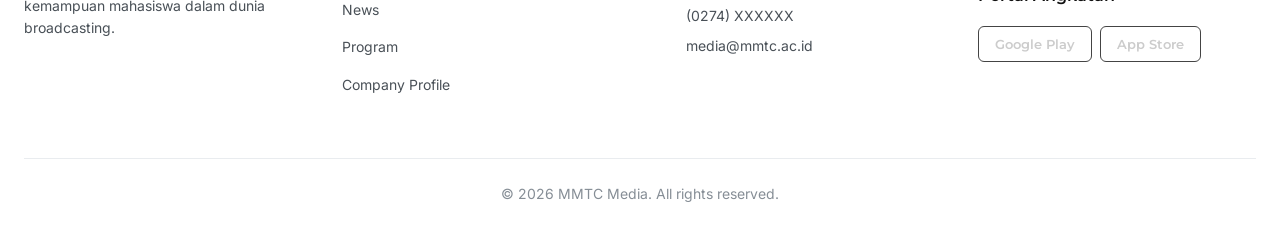
==== commit 991226f1: "feat: Add light mode theme toggle" ====
--- a/about.html
+++ b/about.html
@@ -1,4 +1,4 @@
-<!DOCTYPE html>
+﻿<!DOCTYPE html>
 <html lang="id">
 <head>
   <meta charset="UTF-8">
@@ -17,6 +17,7 @@
   <link rel="stylesheet" href="css/style.css">
   <link rel="stylesheet" href="css/components.css">
   <link rel="stylesheet" href="css/responsive.css">
+  <link rel="stylesheet" href="css/theme.css">
 </head>
 <body>
 
@@ -31,6 +32,7 @@
         <li><a href="program.html" class="nav-link">Program</a></li>
         <li><a href="about.html" class="nav-link active">Company Profile</a></li>
       </ul>
+      <button class="theme-toggle" aria-label="Toggle Theme"><i data-lucide="sun"></i></button>
       <a href="#" class="nav-cta"><i data-lucide="users" class="icon"></i> Portal Angkatan</a>
       <button class="hamburger" aria-label="Menu"><i data-lucide="menu"></i></button>
     </div>
@@ -41,7 +43,10 @@
   <div class="mobile-menu">
     <div class="mobile-menu-header">
       <span class="nav-logo">MMTC<span class="logo-accent">MEDIA</span></span>
-      <button class="mobile-close" aria-label="Close menu"><i data-lucide="x"></i></button>
+      <div style="display: flex; align-items: center;">
+        <button class="theme-toggle" aria-label="Toggle Theme"><i data-lucide="sun"></i></button>
+        <button class="mobile-close" aria-label="Close menu"><i data-lucide="x"></i></button>
+      </div>
     </div>
     <a href="index.html" class="nav-link">Home</a>
     <a href="stream.html" class="nav-link"><span class="live-dot"></span> Stream</a>
@@ -301,3 +306,4 @@
 </body>
 </html>
 
+
--- a/css/theme.css
+++ b/css/theme.css
@@ -0,0 +1,86 @@
+﻿
+/* --- Light Theme Variables & Overrides --- */
+body.light-theme {
+  --bg-primary: #FFFFFF;
+  --bg-secondary: #F8F9FA;
+  --bg-elevated: #F1F3F5;
+  --bg-hover: #E9ECEF;
+  --text-primary: #111111;
+  --text-secondary: #495057;
+  --text-muted: #868E96;
+  --border-subtle: #E9ECEF;
+  --border-medium: #DEE2E6;
+  --border-hover: #CED4DA;
+  --accent: #000000;
+}
+
+body.light-theme .navbar {
+  background: rgba(255, 255, 255, 0.85);
+}
+
+body.light-theme .navbar.scrolled {
+  background: rgba(255, 255, 255, 0.98);
+}
+
+body.light-theme .mobile-menu {
+  box-shadow: -4px 0 24px rgba(0, 0, 0, 0.1);
+}
+
+body.light-theme .mobile-overlay {
+  background: rgba(255, 255, 255, 0.6);
+}
+
+body.light-theme .program-card::after {
+  background: linear-gradient(to top, rgba(255,255,255,0.9), transparent);
+}
+
+body.light-theme .search-input:focus {
+  border-color: #000;
+  box-shadow: 0 0 0 4px rgba(0,0,0,0.1);
+}
+
+body.light-theme .btn-primary {
+  background-color: #0A0A0A;
+  color: #fff;
+}
+
+body.light-theme .btn-primary:hover {
+  background-color: #333;
+}
+
+body.light-theme .nav-cta {
+  color: #fff !important;
+}
+
+body.light-theme .footer-social a:hover {
+  background: #111;
+  color: #fff;
+}
+
+body.light-theme .nav-link {
+  color: var(--text-secondary);
+}
+body.light-theme .nav-link.active,
+body.light-theme .nav-link:hover {
+  color: var(--text-primary);
+}
+
+/* Theme Toggle Button Styles */
+.theme-toggle {
+  background: none;
+  border: none;
+  color: var(--text-secondary);
+  cursor: pointer;
+  display: inline-flex;
+  align-items: center;
+  justify-content: center;
+  padding: 8px;
+  border-radius: var(--radius-md);
+  transition: all 0.3s ease;
+  margin-right: 12px;
+}
+.theme-toggle:hover {
+  color: var(--text-primary);
+  background: var(--bg-hover);
+}
+
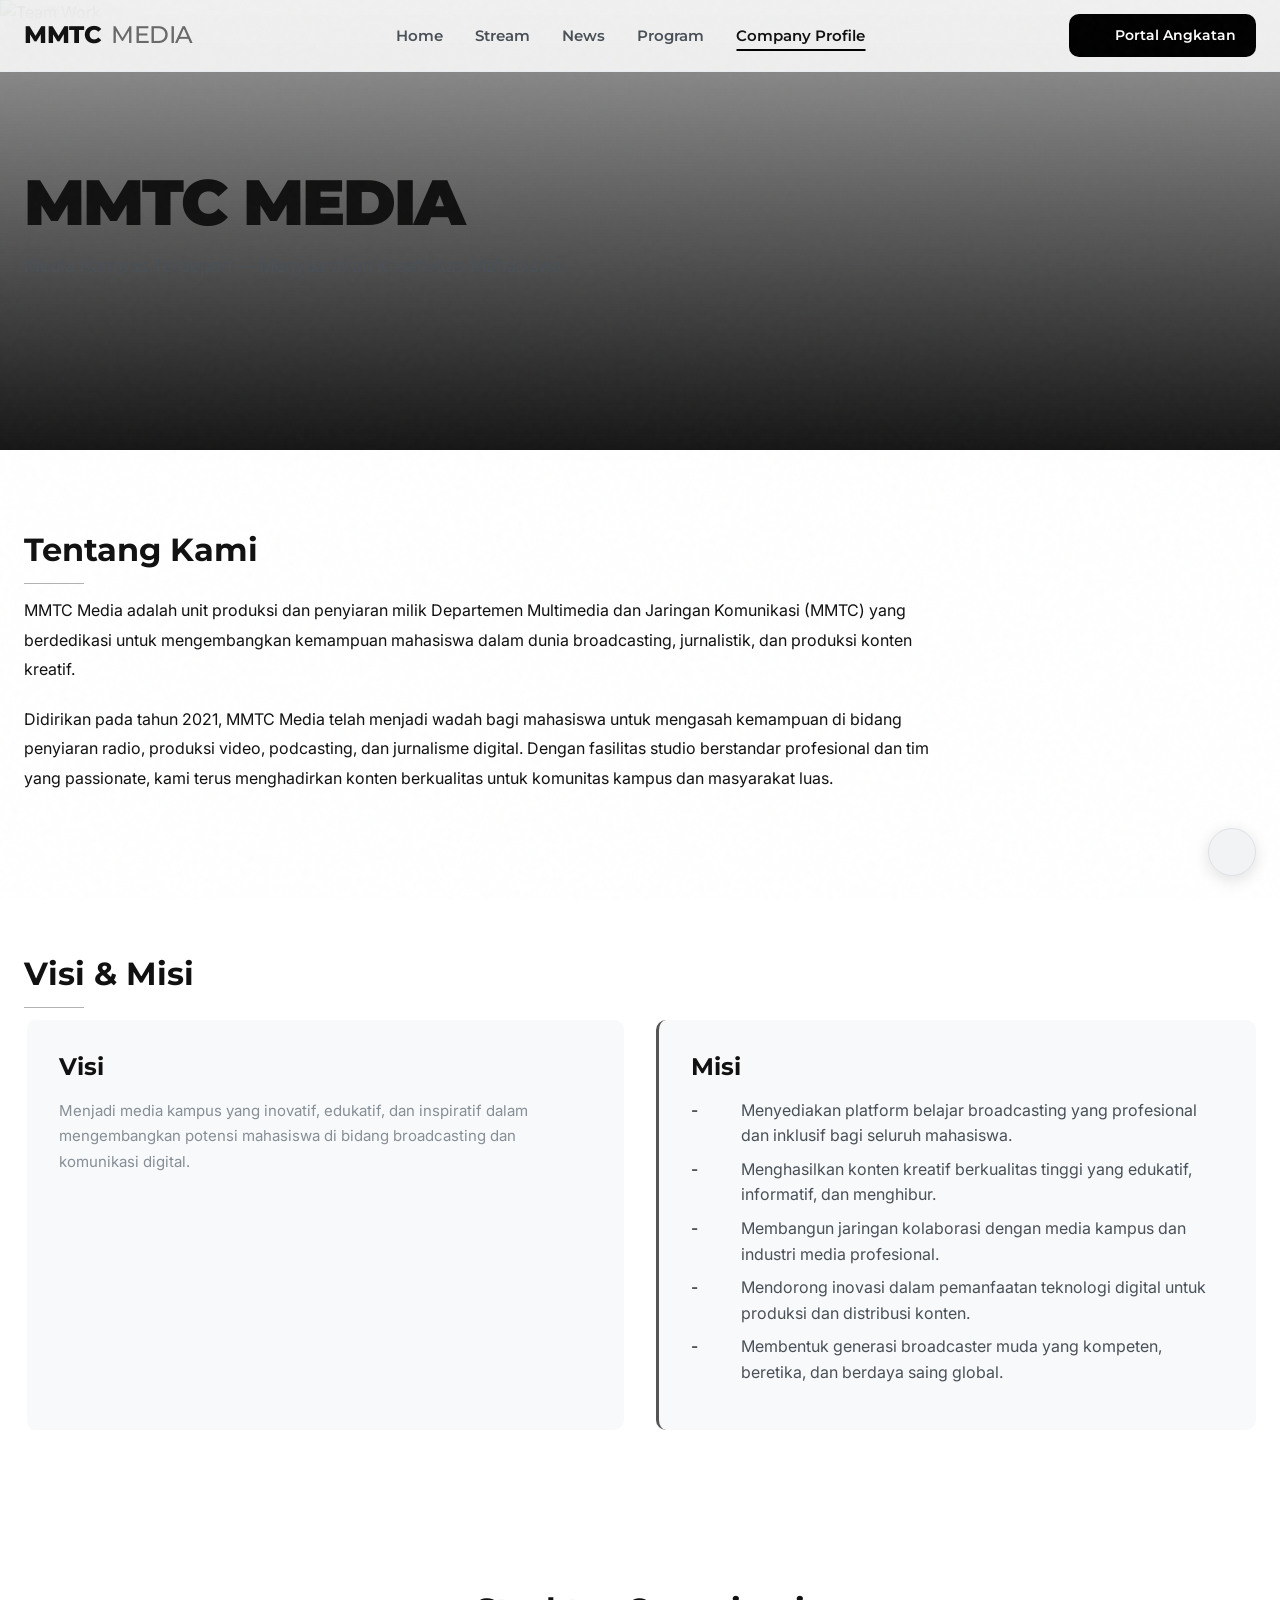
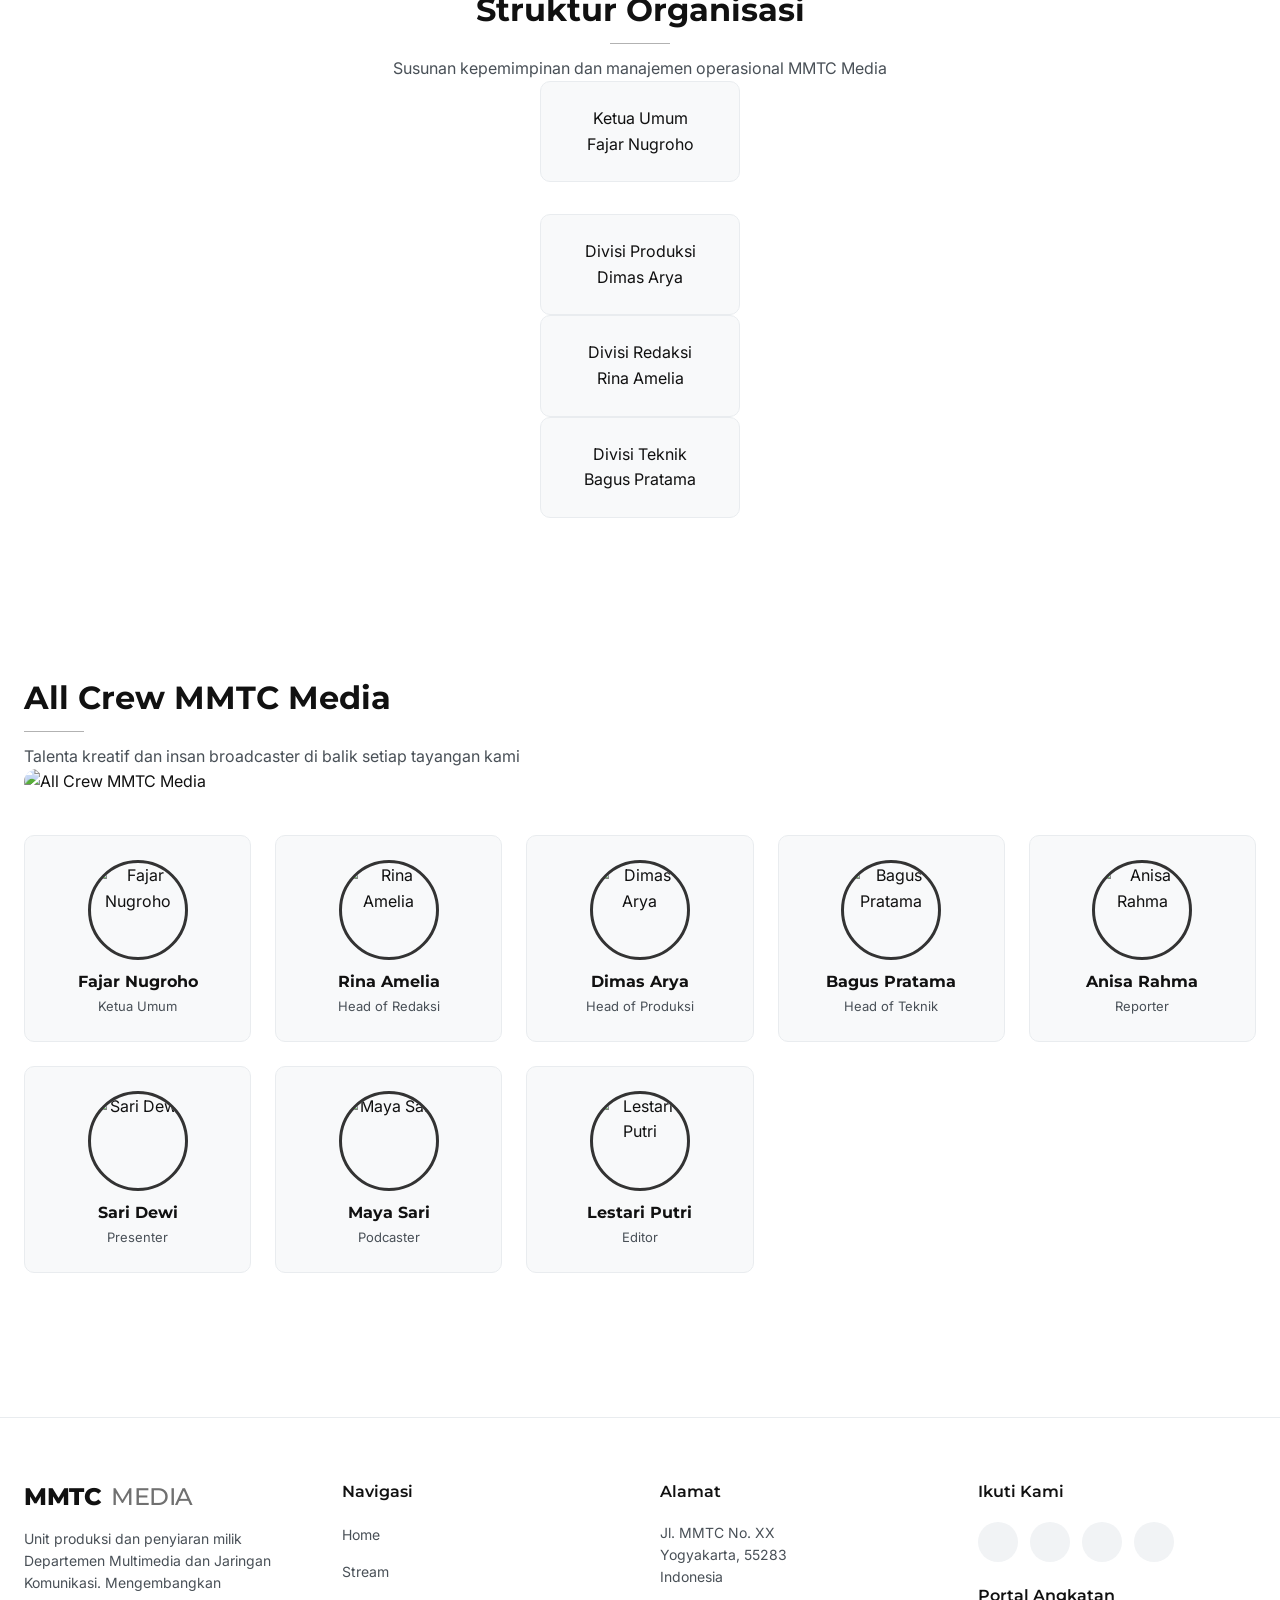
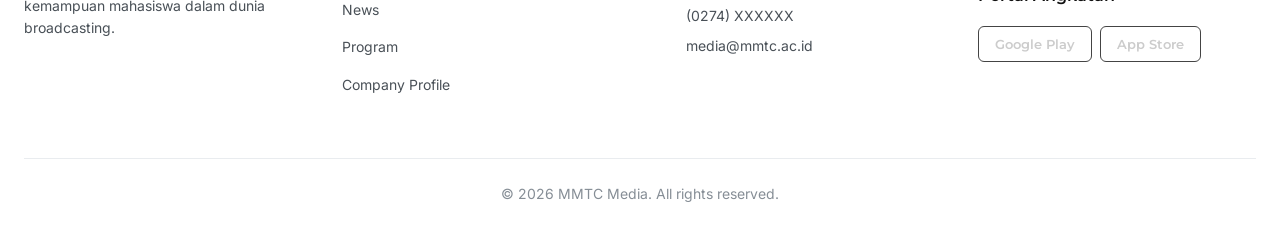
==== commit 3d15e434: "style: Move theme toggle to floating button at bottom right" ====
--- a/about.html
+++ b/about.html
@@ -32,7 +32,6 @@
         <li><a href="program.html" class="nav-link">Program</a></li>
         <li><a href="about.html" class="nav-link active">Company Profile</a></li>
       </ul>
-      <button class="theme-toggle" aria-label="Toggle Theme"><i data-lucide="sun"></i></button>
       <a href="#" class="nav-cta"><i data-lucide="users" class="icon"></i> Portal Angkatan</a>
       <button class="hamburger" aria-label="Menu"><i data-lucide="menu"></i></button>
     </div>
@@ -43,10 +42,7 @@
   <div class="mobile-menu">
     <div class="mobile-menu-header">
       <span class="nav-logo">MMTC<span class="logo-accent">MEDIA</span></span>
-      <div style="display: flex; align-items: center;">
-        <button class="theme-toggle" aria-label="Toggle Theme"><i data-lucide="sun"></i></button>
-        <button class="mobile-close" aria-label="Close menu"><i data-lucide="x"></i></button>
-      </div>
+      <button class="mobile-close" aria-label="Close menu"><i data-lucide="x"></i></button>
     </div>
     <a href="index.html" class="nav-link">Home</a>
     <a href="stream.html" class="nav-link"><span class="live-dot"></span> Stream</a>
@@ -303,7 +299,11 @@
   <script>lucide.createIcons();</script>
   <!-- Main JS -->
   <script src="js/main.js"></script>
+  <!-- Floating Theme Toggle -->
+  <button class="theme-toggle" aria-label="Toggle Theme"><i data-lucide="sun"></i></button>
 </body>
 </html>
 
 
+
+
--- a/css/theme.css
+++ b/css/theme.css
@@ -65,22 +65,41 @@
   color: var(--text-primary);
 }
 
-/* Theme Toggle Button Styles */
+/* Floating Theme Toggle Button Styles */
 .theme-toggle {
-  background: none;
-  border: none;
-  color: var(--text-secondary);
+  position: fixed;
+  bottom: 24px;
+  right: 24px;
+  z-index: 9999;
+  width: 48px;
+  height: 48px;
+  border-radius: 50%;
+  background: var(--bg-elevated);
+  color: var(--text-primary);
+  border: 1px solid var(--border-medium);
+  box-shadow: 0 4px 16px rgba(0, 0, 0, 0.4);
   cursor: pointer;
-  display: inline-flex;
+  display: flex;
   align-items: center;
   justify-content: center;
-  padding: 8px;
-  border-radius: var(--radius-md);
-  transition: all 0.3s ease;
-  margin-right: 12px;
+  transition: all 0.3s cubic-bezier(0.4, 0, 0.2, 1);
 }
+
 .theme-toggle:hover {
-  color: var(--text-primary);
+  transform: translateY(-3px) scale(1.08);
+  box-shadow: 0 6px 20px rgba(0, 0, 0, 0.5);
   background: var(--bg-hover);
 }
 
+.theme-toggle:active {
+  transform: translateY(-1px) scale(0.96);
+}
+
+body.light-theme .theme-toggle {
+  box-shadow: 0 4px 16px rgba(0, 0, 0, 0.12);
+}
+
+body.light-theme .theme-toggle:hover {
+  box-shadow: 0 6px 20px rgba(0, 0, 0, 0.18);
+}
+
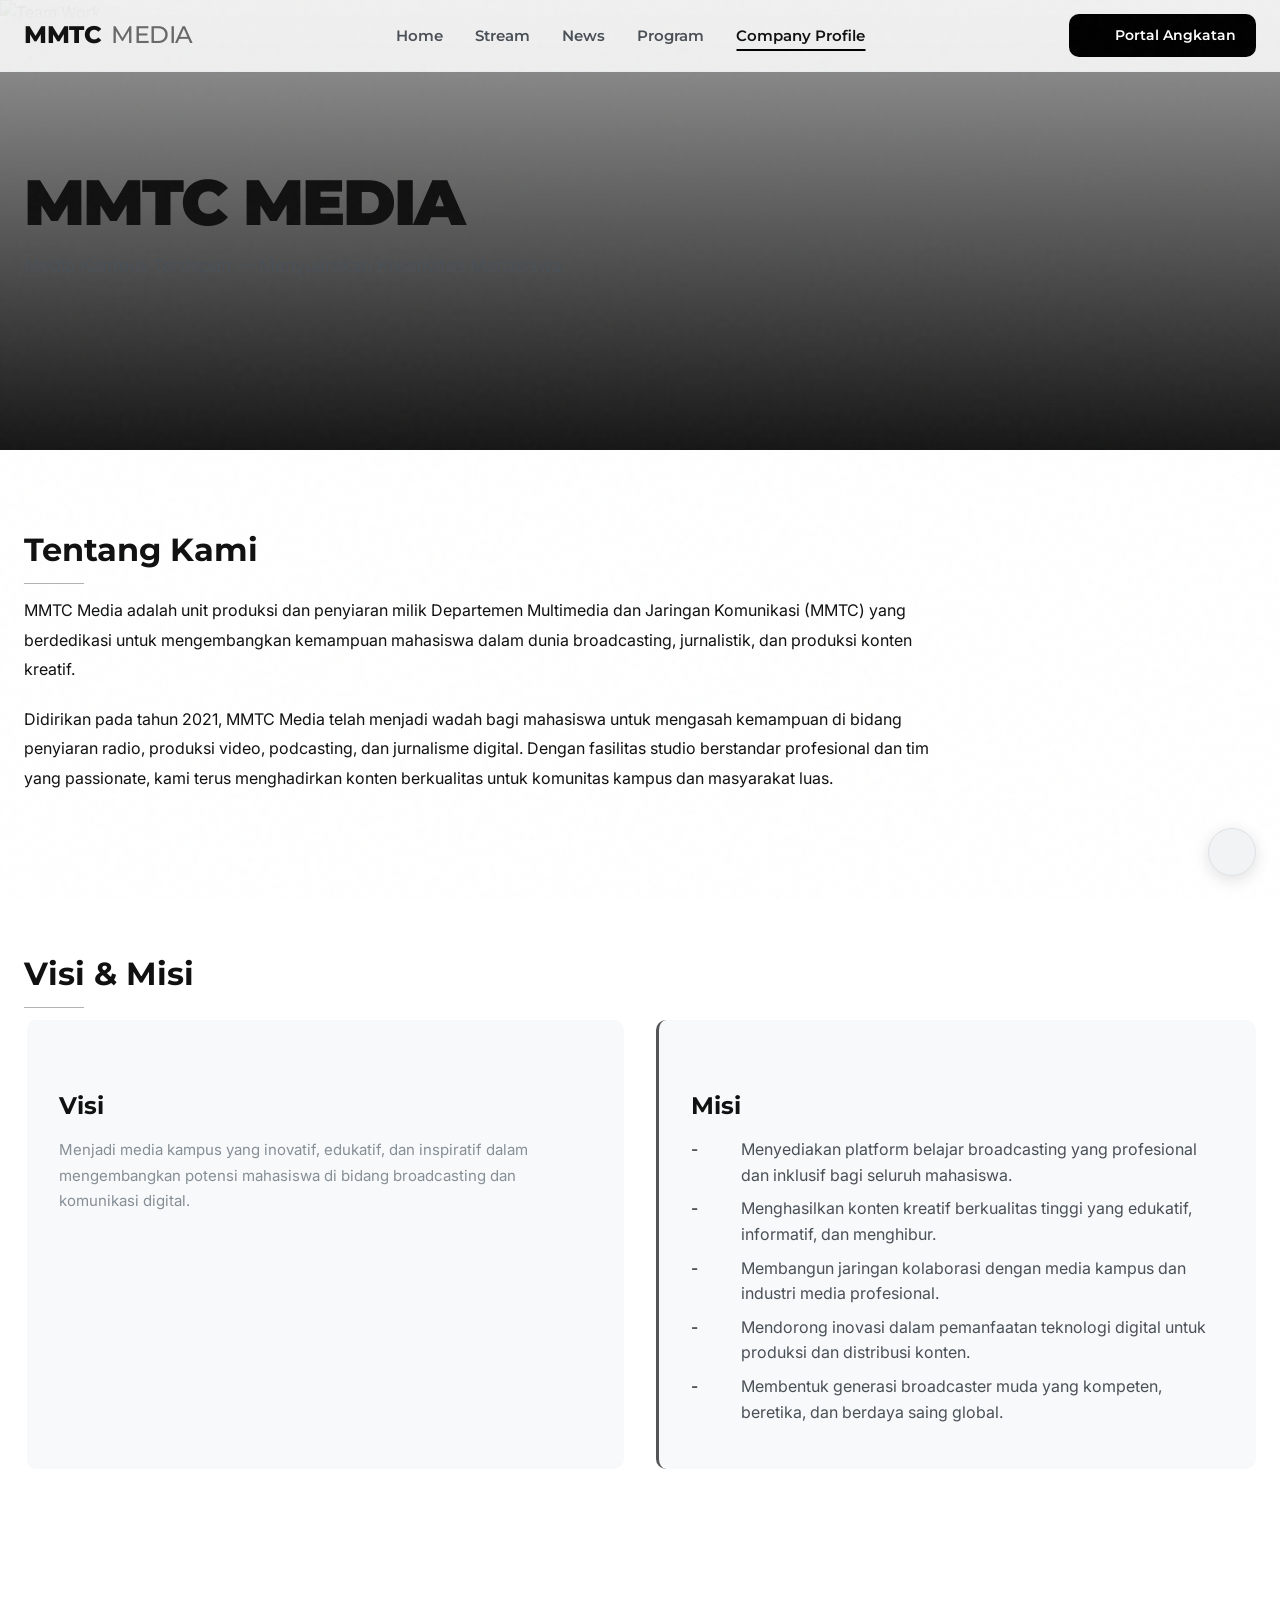
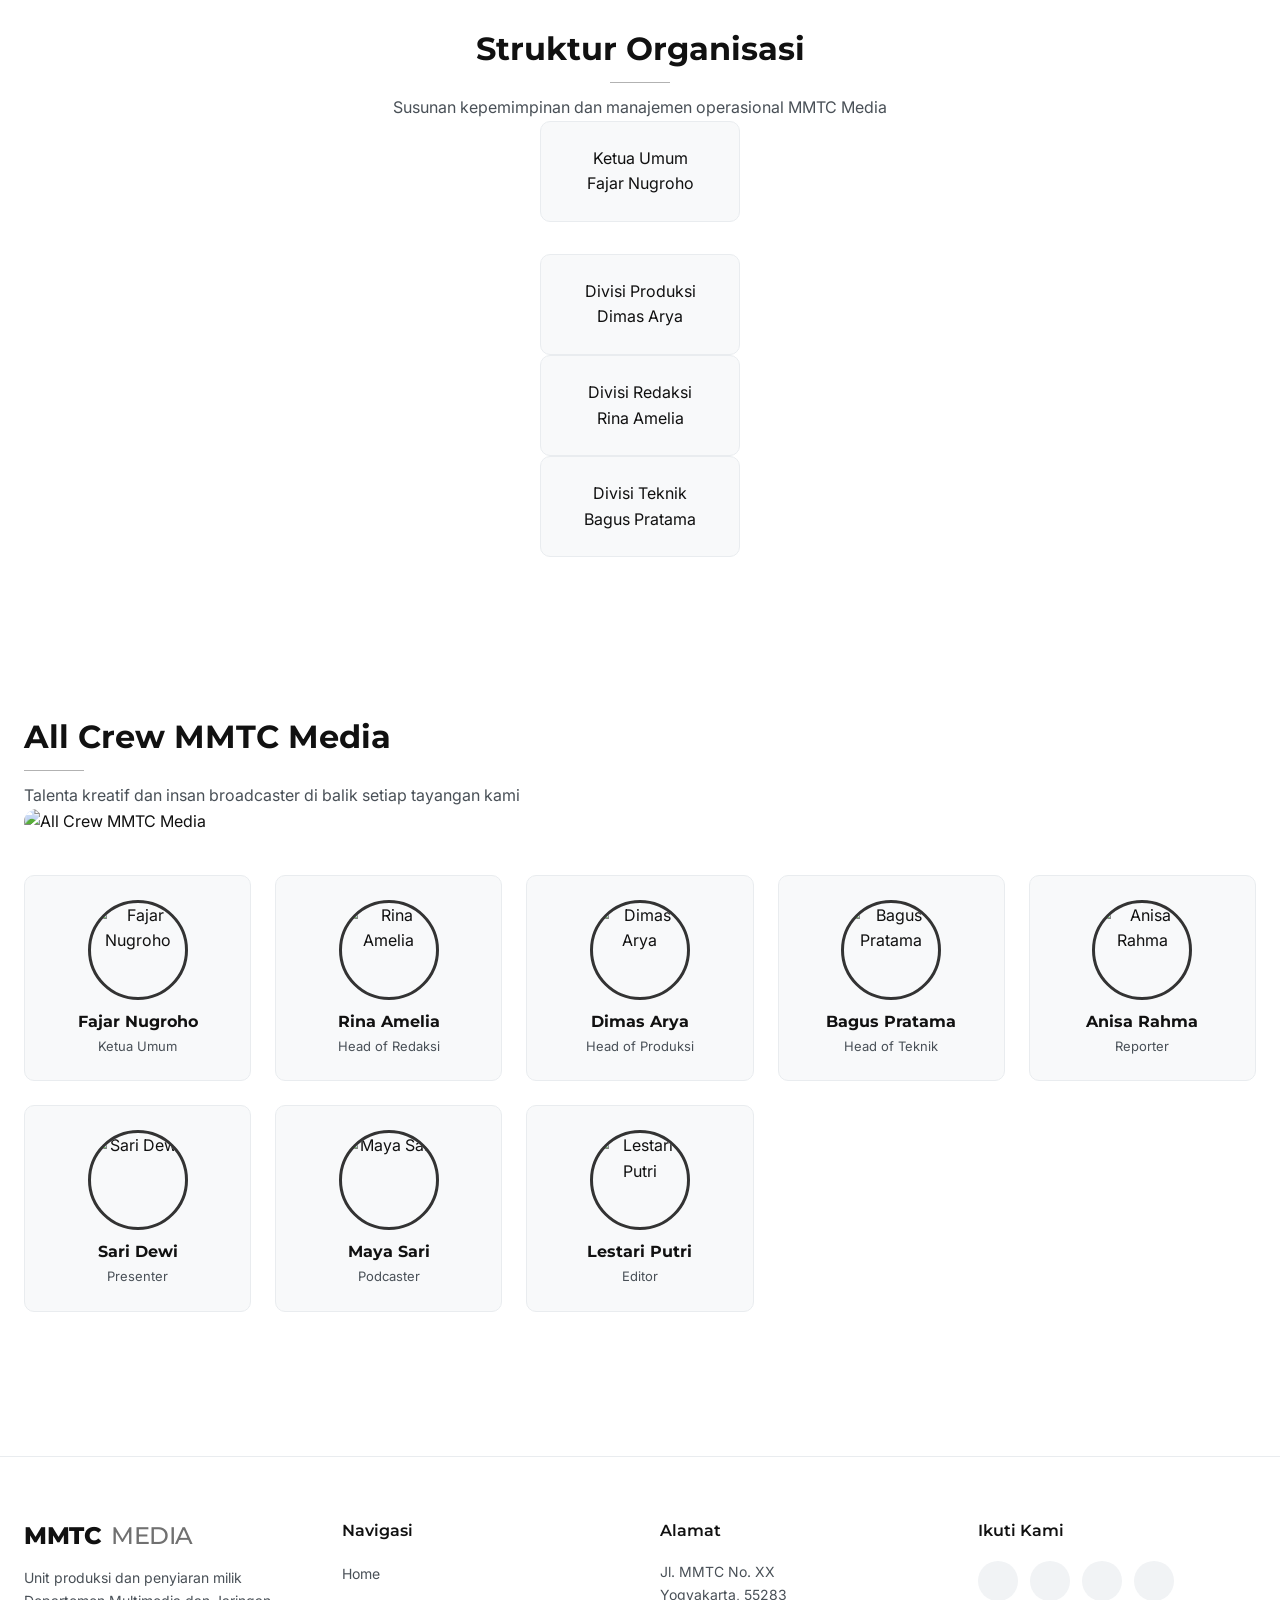
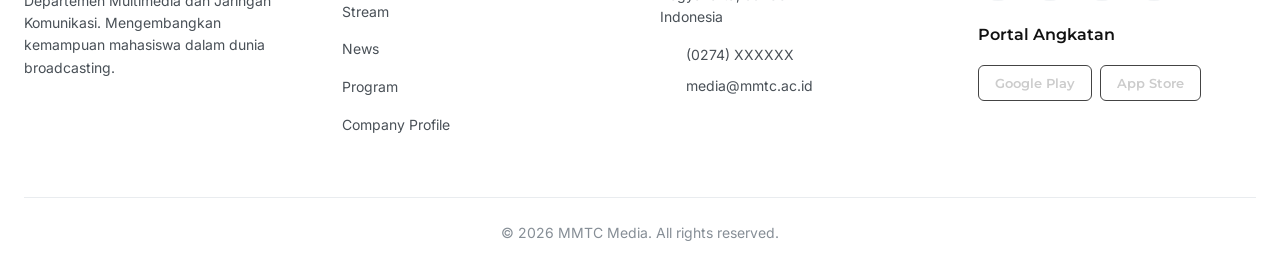
==== commit ea00318b: "fix(ui): Align card aspect-ratio, fix svg icon inline display, inject data.js to all pages" ====
--- a/about.html
+++ b/about.html
@@ -298,6 +298,7 @@
   <!-- Lucide Icons init -->
   <script>lucide.createIcons();</script>
   <!-- Main JS -->
+  <script src="js/data.js"></script>
   <script src="js/main.js"></script>
   <!-- Floating Theme Toggle -->
   <button class="theme-toggle" aria-label="Toggle Theme"><i data-lucide="sun"></i></button>
@@ -307,3 +308,4 @@
 
 
 
+
--- a/css/style.css
+++ b/css/style.css
@@ -90,11 +90,15 @@
 img,
 picture,
 video,
-canvas,
-svg {
+canvas {
   display: block;
   max-width: 100%;
   height: auto;
+}
+
+svg {
+  display: inline-block;
+  vertical-align: middle;
 }
 
 input,
@@ -334,9 +338,36 @@
 }
 
 /* Lucide Icon */
-.icon {
+.icon,
+svg.icon,
+svg.lucide {
   width: 18px;
   height: 18px;
-  vertical-align: middle;
+  display: inline-block !important;
+  vertical-align: -2px;
   stroke: currentColor;
-}
+  flex-shrink: 0;
+}
+
+/* Link More & Section Footer Helpers */
+.link-more {
+  display: inline-flex;
+  align-items: center;
+  gap: 8px;
+  color: var(--text-primary);
+  font-weight: 600;
+  font-size: 14px;
+  text-decoration: none;
+  transition: var(--transition);
+}
+
+.link-more:hover {
+  color: var(--text-secondary);
+  transform: translateX(4px);
+}
+
+.section-footer {
+  margin-top: 32px;
+  display: flex;
+  justify-content: flex-end;
+}
--- a/css/components.css
+++ b/css/components.css
@@ -425,39 +425,68 @@
 /* Program Card (.program-card) */
 .program-card {
   position: relative;
+  display: flex;
+  flex-direction: column;
+  height: 100%;
+}
+
+.program-card .card-image-wrap {
+  position: relative;
+  width: 100%;
+  aspect-ratio: 16/9;
+  overflow: hidden;
+  background-color: var(--bg-elevated);
 }
 
 .program-card .card-image {
-  aspect-ratio: 3/4;
-}
-
-.program-card:hover .card-image-wrap::after {
-  content: '';
-  position: absolute;
-  inset: 0;
-  background: linear-gradient(to top, rgba(10,10,10,0.8), transparent);
+  width: 100%;
+  height: 100%;
+  aspect-ratio: 16/9;
+  object-fit: cover;
+  transition: transform 0.4s ease;
+  display: block;
+}
+
+.program-card:hover .card-image {
+  transform: scale(1.05);
 }
 
 .card-badge {
-  background-color: var(--bg-elevated);
-  color: var(--text-primary);
-  padding: 4px 12px;
+  background-color: rgba(10, 10, 10, 0.75);
+  backdrop-filter: blur(8px);
+  -webkit-backdrop-filter: blur(8px);
+  color: var(--text-primary);
+  padding: 4px 10px;
   border-radius: var(--radius-sm);
   font-size: 11px;
+  font-weight: 600;
   font-family: var(--font-mono);
   text-transform: uppercase;
-  letter-spacing: 1px;
+  letter-spacing: 0.5px;
   display: inline-flex;
   align-items: center;
-  gap: 4px;
-}
-
+  gap: 6px;
+  border: 1px solid var(--border-medium);
+}
+
+.card-image-wrap .card-badge,
 .program-card .card-badge {
   position: absolute;
   top: 12px;
   left: 12px;
   z-index: 2;
 }
+
+.card-schedule,
+.program-card-schedule {
+  display: inline-flex;
+  align-items: center;
+  gap: 6px;
+  font-size: 13px;
+  color: var(--text-muted);
+  margin-top: 8px;
+}
+
 
 /* News Featured (.news-featured) */
 .news-featured {
--- a/css/theme.css
+++ b/css/theme.css
@@ -103,3 +103,10 @@
   box-shadow: 0 6px 20px rgba(0, 0, 0, 0.18);
 }
 
+
+body.light-theme .card-badge {
+  background-color: rgba(255, 255, 255, 0.88);
+  color: #111111;
+  border-color: rgba(0, 0, 0, 0.15);
+}
+
